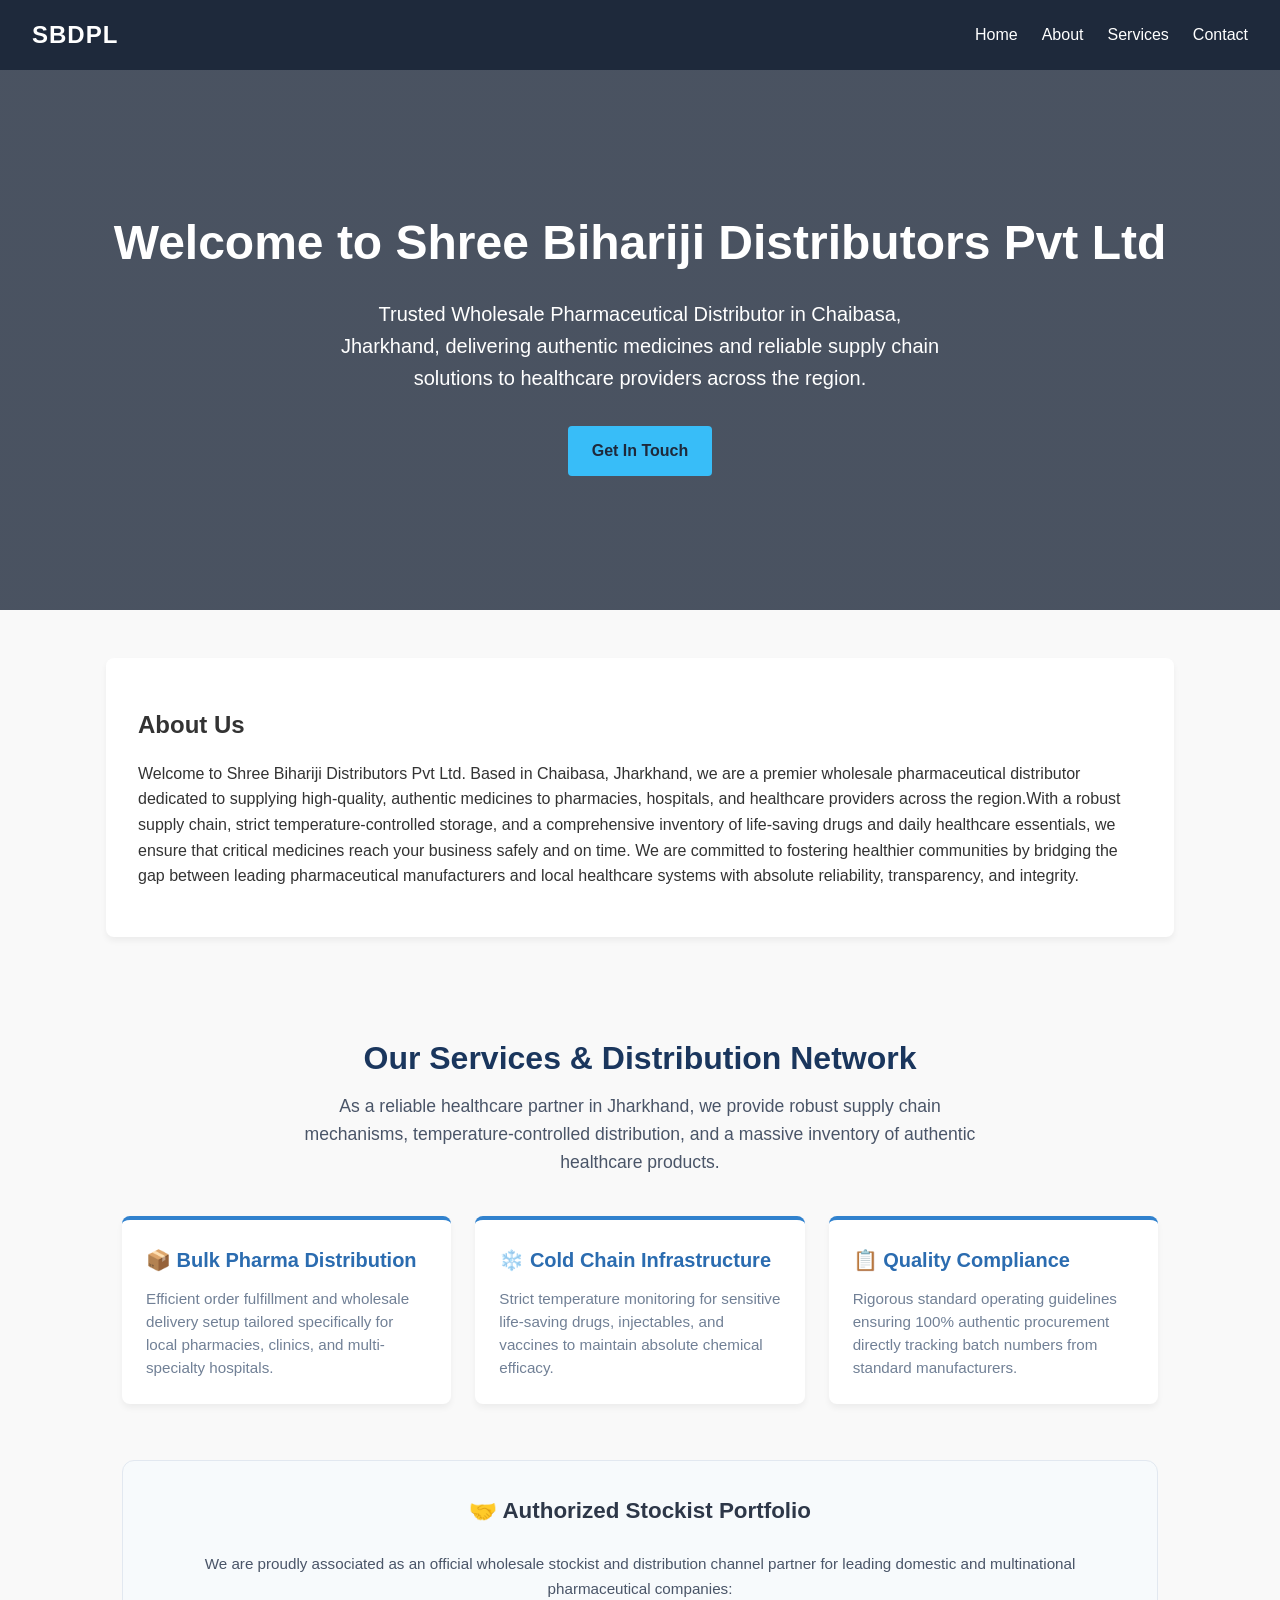
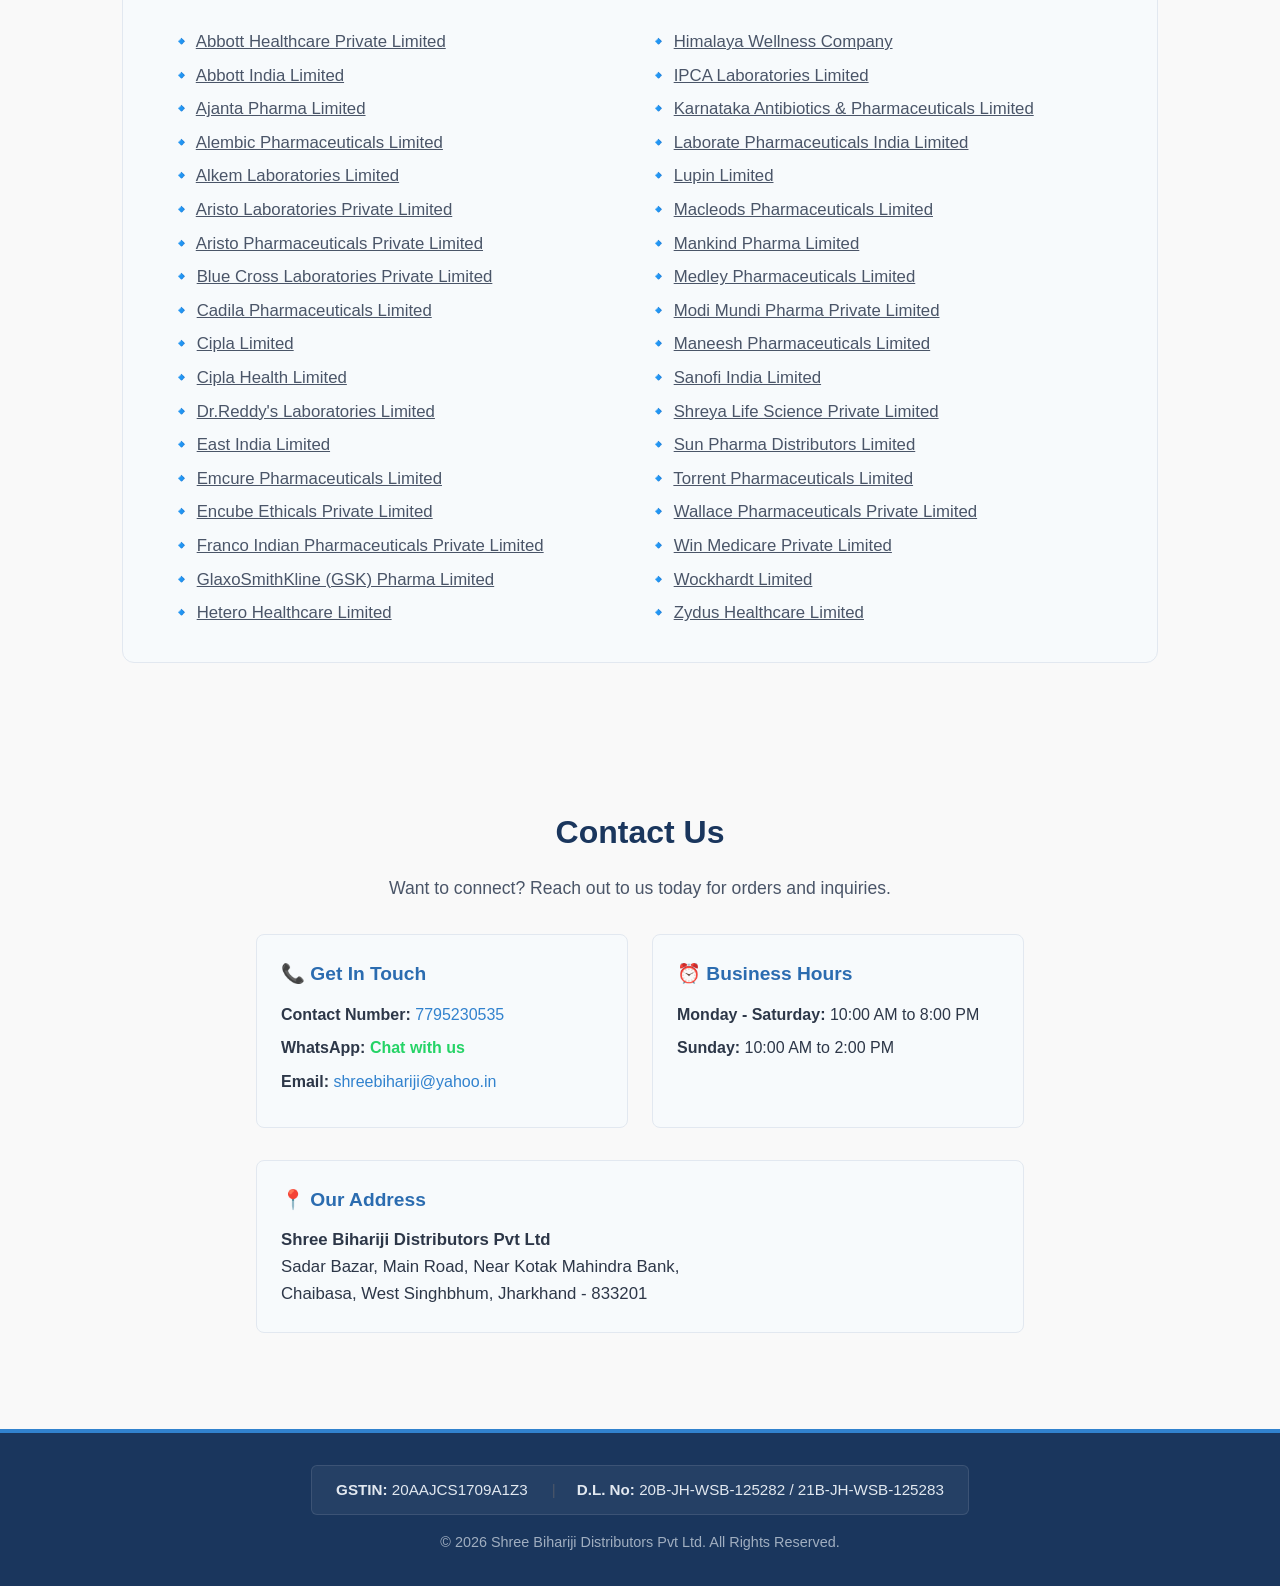
==== index.html @ 61a3fa4f "Update index.html" ====
<!DOCTYPE html>
<html lang="en">
<head>
    <meta charset="UTF-8">
    <meta name="viewport" content="width=device-width, initial-scale=1.0">
    <title>SBDPL | Welcome</title>
    <style>
        * {
            box-sizing: border-box;
            margin: 0;
            padding: 0;
            font-family: 'Segoe UI', Tahoma, Geneva, Verdana, sans-serif;
        }
        body {
            color: #333;
            line-height: 1.6;
            background-color: #f9f9f9;
        }
        header {
            background-color: #1e293b;
            color: #ffffff;
            padding: 1rem 2rem;
            display: flex;
            justify-content: space-between;
            align-items: center;
            position: sticky;
            top: 0;
            z-index: 1000;
        }
        .logo {
            font-size: 1.5rem;
            font-weight: bold;
            letter-spacing: 1px;
        }
        nav ul {
            display: flex;
            list-style: none;
        }
        nav ul li {
            margin-left: 1.5rem;
        }
        nav ul li a {
            color: #fff;
            text-decoration: none;
            font-weight: 500;
            transition: color 0.3s;
        }
        nav ul li a:hover {
            color: #38bdf8;
        }
        .hero {
            background: linear-gradient(rgba(30, 41, 59, 0.8), rgba(30, 41, 59, 0.8)), url('https://images.unsplash.com/photo-1486406146926-c627a92ad1ab?auto=format&fit=crop&w=1200&q=80') no-repeat center center/cover;
            color: #fff;
            height: 60vh;
            display: flex;
            flex-direction: column;
            justify-content: center;
            align-items: center;
            text-align: center;
            padding: 0 1rem;
        }
        .hero h1 {
            font-size: 3rem;
            margin-bottom: 1rem;
        }
        .hero p {
            font-size: 1.25rem;
            max-width: 600px;
            margin-bottom: 2rem;
        }
        .btn {
            display: inline-block;
            background-color: #38bdf8;
            color: #1e293b;
            padding: 0.75rem 1.5rem;
            text-decoration: none;
            border-radius: 4px;
            font-weight: bold;
            transition: background-color 0.3s;
        }
        .btn:hover {
            background-color: #0ea5e9;
        }
        .container {
            max-width: 1100px;
            margin: 3rem auto;
            padding: 0 1rem;
        }
        .services {
            display: grid;
            grid-template-columns: repeat(auto-fit, minmax(300px, 1fr));
            gap: 2rem;
            margin-top: 2rem;
        }
        .card {
            background: #fff;
            padding: 2rem;
            border-radius: 8px;
            box-shadow: 0 4px 6px rgba(0,0,0,0.05);
            text-align: center;
        }
        .card h3 {
            margin-bottom: 1rem;
            color: #1e293b;
        }
        .about-section {
            background-color: #fff;
            padding: 3rem 2rem;
            border-radius: 8px;
            box-shadow: 0 4px 6px rgba(0,0,0,0.05);
            margin-bottom: 3rem;
        }
        .contact-section {
            background-color: #1e293b;
            color: #fff;
            padding: 3rem 2rem;
            border-radius: 8px;
            text-align: center;
        }
        .contact-section h2 {
            margin-bottom: 1rem;
        }
        footer {
            background-color: #0f172a;
            color: #94a3b8;
            text-align: center;
            padding: 1.5rem;
            margin-top: 3rem;
            font-size: 0.9rem;
        }
        @media (max-width: 768px) {
            header {
                flex-direction: column;
            }
            nav ul {
                margin-top: 1rem;
            }
            .hero h1 {
                font-size: 2rem;
            }
        }
    </style>
</head>
<body>

    <header>
        <div class="logo">SBDPL</div>
        <nav>
            <ul>
                <li><a href="#home">Home</a></li>
                <li><a href="#about">About</a></li>
                <li><a href="#services">Services</a></li>
                <li><a href="#contact">Contact</a></li>
            </ul>
        </nav>
    </header>

    <section id="home" class="hero">
        <h1>Welcome to Shree Bihariji Distributors Pvt Ltd</h1>
        <p>Trusted Wholesale Pharmaceutical Distributor in Chaibasa, Jharkhand, delivering authentic medicines and reliable supply chain solutions to healthcare providers across the region.</p>
        <a href="#contact" class="btn">Get In Touch</a>
    </section>

    <div class="container">
        <section id="about" class="about-section">
            <h2>About Us</h2>
            <p style="margin-top: 1rem;">Welcome to Shree Bihariji Distributors Pvt Ltd. Based in Chaibasa, Jharkhand, we are a premier wholesale pharmaceutical distributor dedicated to supplying high-quality, authentic medicines to pharmacies, hospitals, and healthcare providers across the region.With a robust supply chain, strict temperature-controlled storage, and a comprehensive inventory of life-saving drugs and daily healthcare essentials, we ensure that critical medicines reach your business safely and on time. We are committed to fostering healthier communities by bridging the gap between leading pharmaceutical manufacturers and local healthcare systems with absolute reliability, transparency, and integrity.</p>
        </section>

       <section id="services" style="padding: 3rem 1rem; width: 100%; max-width: 1300px; margin: 0 auto;">
    <h2 style="text-align: center; margin-bottom: 0.5rem; color: #1a365d; font-size: 2rem;">Our Services & Distribution Network</h2>
    <p style="text-align: center; margin-bottom: 2.5rem; color: #4a5568; font-size: 1.1rem; max-width: 700px; margin-left: auto; margin-right: auto;">
        As a reliable healthcare partner in Jharkhand, we provide robust supply chain mechanisms, temperature-controlled distribution, and a massive inventory of authentic healthcare products.
    </p>

    <!-- Distribution Capabilities Grid -->
    <div style="display: grid; grid-template-columns: repeat(auto-fit, minmax(280px, 1fr)); gap: 1.5rem; margin-bottom: 3.5rem;">
        <div style="background: #fff; padding: 1.5rem; border-radius: 8px; box-shadow: 0 4px 6px rgba(0,0,0,0.05); border-top: 4px solid #3182ce;">
            <h3 style="color: #2b6cb0; margin-bottom: 0.75rem; font-size: 1.25rem;">📦 Bulk Pharma Distribution</h3>
            <p style="color: #718096; font-size: 0.95rem; line-height: 1.5;">Efficient order fulfillment and wholesale delivery setup tailored specifically for local pharmacies, clinics, and multi-specialty hospitals.</p>
        </div>
        <div style="background: #fff; padding: 1.5rem; border-radius: 8px; box-shadow: 0 4px 6px rgba(0,0,0,0.05); border-top: 4px solid #3182ce;">
            <h3 style="color: #2b6cb0; margin-bottom: 0.75rem; font-size: 1.25rem;">❄️ Cold Chain Infrastructure</h3>
            <p style="color: #718096; font-size: 0.95rem; line-height: 1.5;">Strict temperature monitoring for sensitive life-saving drugs, injectables, and vaccines to maintain absolute chemical efficacy.</p>
        </div>
        <div style="background: #fff; padding: 1.5rem; border-radius: 8px; box-shadow: 0 4px 6px rgba(0,0,0,0.05); border-top: 4px solid #3182ce;">
            <h3 style="color: #2b6cb0; margin-bottom: 0.75rem; font-size: 1.25rem;">📋 Quality Compliance</h3>
            <p style="color: #718096; font-size: 0.95rem; line-height: 1.5;">Rigorous standard operating guidelines ensuring 100% authentic procurement directly tracking batch numbers from standard manufacturers.</p>
        </div>
    </div>

    <!-- Authorized Stockist Portfolio Section -->
    <div style="background: #f7fafc; padding: 2rem; border-radius: 12px; border: 1px solid #e2e8f0;">
        <h3 style="text-align: center; margin-bottom: 1.5rem; color: #2d3748; font-size: 1.4rem;">🤝 Authorized Stockist Portfolio</h3>
        <p style="text-align: center; margin-bottom: 1.5rem; color: #4a5568; font-size: 0.95rem;">We are proudly associated as an official wholesale stockist and distribution channel partner for leading domestic and multinational pharmaceutical companies:</p>
        
        <!-- List of Companies (Organized in columns) -->
        <div style="display: grid; grid-template-columns: repeat(auto-fit, minmax(280px, 1fr)); gap: 1rem; padding: 0 1rem;">
            <ul style="list-style-type: none; padding: 0; margin: 0; color: #4a5568; font-weight: 500; font-size: 1.05rem; line-height: 2;">
                <li>🔹 <a href="abbott-healthcare.html" style="color: inherit; text-decoration: underline; font-weight: 500;">Abbott Healthcare Private Limited</a></li>
                <li>🔹 <a href="abbott-india.html" style="color: inherit; text-decoration: underline; font-weight: 500;">Abbott India Limited</a></li>
                <li>🔹 <a href="ajanta-pharma.html" style="color: inherit; text-decoration: underline; font-weight: 500;">Ajanta Pharma Limited</a></li>
                <li>🔹 <a href="alembic-pharmaceutical.html" style="color: inherit; text-decoration: underline; font-weight: 500;">Alembic Pharmaceuticals Limited</a></li>
                <li>🔹 <a href="alkem-laboratories.html" style="color: inherit; text-decoration: underline; font-weight: 500;">Alkem Laboratories Limited</a></li>
                <li>🔹 <a href="aristo-laboratories.html" style="color: inherit; text-decoration: underline; font-weight: 500;">Aristo Laboratories Private Limited</a></li>
                <li>🔹 <a href="aristo-pharmaceuticals.html" style="color: inherit; text-decoration: underline; font-weight: 500;">Aristo Pharmaceuticals Private Limited</a></li>
                <li>🔹 <a href="blue-cross.html" style="color: inherit; text-decoration: underline; font-weight: 500;">Blue Cross Laboratories Private Limited</a></li>
                <li>🔹 <a href="cadila-pharmaceuticals.html" style="color: inherit; text-decoration: underline; font-weight: 500;">Cadila Pharmaceuticals Limited</a></li>
                <li>🔹 <a href="cipla-limited.html" style="color: inherit; text-decoration: underline; font-weight: 500;">Cipla Limited</a></li>
                <li>🔹 <a href="cipla-health.html" style="color: inherit; text-decoration: underline; font-weight: 500;">Cipla Health Limited</a></li>
                <li>🔹 <a href="dr-reddy.html" style="color: inherit; text-decoration: underline; font-weight: 500;">Dr.Reddy's Laboratories Limited</a></li>
                <li>🔹 <a href="east-india.html" style="color: inherit; text-decoration: underline; font-weight: 500;">East India Limited</a></li>
                <li>🔹 <a href="aristo-laboratories.html" style="color: inherit; text-decoration: underline; font-weight: 500;">Emcure Pharmaceuticals Limited</a></li>
                <li>🔹 <a href="aristo-laboratories.html" style="color: inherit; text-decoration: underline; font-weight: 500;">Encube Ethicals Private Limited</a></li>
                <li>🔹 <a href="aristo-laboratories.html" style="color: inherit; text-decoration: underline; font-weight: 500;">Franco Indian Pharmaceuticals Private Limited</a></li>
                <li>🔹 <a href="aristo-laboratories.html" style="color: inherit; text-decoration: underline; font-weight: 500;">GlaxoSmithKline (GSK) Pharma Limited</a></li>
                <li>🔹 <a href="aristo-laboratories.html" style="color: inherit; text-decoration: underline; font-weight: 500;">Hetero Healthcare Limited</a></li>
            </ul>
            <ul style="list-style-type: none; padding: 0; margin: 0; color: #4a5568; font-weight: 500; font-size: 1.05rem; line-height: 2;">
                <li>🔹 <a href="aristo-laboratories.html" style="color: inherit; text-decoration: underline; font-weight: 500;">Himalaya Wellness Company</a></li>
                <li>🔹 <a href="aristo-laboratories.html" style="color: inherit; text-decoration: underline; font-weight: 500;">IPCA Laboratories Limited</a></li>
                <li>🔹 <a href="aristo-laboratories.html" style="color: inherit; text-decoration: underline; font-weight: 500;">Karnataka Antibiotics & Pharmaceuticals Limited</a></li>
                <li>🔹 <a href="aristo-laboratories.html" style="color: inherit; text-decoration: underline; font-weight: 500;">Laborate Pharmaceuticals India Limited</a></li>
                <li>🔹 <a href="aristo-laboratories.html" style="color: inherit; text-decoration: underline; font-weight: 500;">Lupin Limited</a></li>
                <li>🔹 <a href="aristo-laboratories.html" style="color: inherit; text-decoration: underline; font-weight: 500;">Macleods Pharmaceuticals Limited</a></li>
                <li>🔹 <a href="aristo-laboratories.html" style="color: inherit; text-decoration: underline; font-weight: 500;">Mankind Pharma Limited</a></li>
                <li>🔹 <a href="aristo-laboratories.html" style="color: inherit; text-decoration: underline; font-weight: 500;">Medley Pharmaceuticals Limited</a></li>
                <li>🔹 <a href="aristo-laboratories.html" style="color: inherit; text-decoration: underline; font-weight: 500;">Modi Mundi Pharma Private Limited</a></li>
                <li>🔹 <a href="aristo-laboratories.html" style="color: inherit; text-decoration: underline; font-weight: 500;">Maneesh Pharmaceuticals Limited</a></li>
                <li>🔹 <a href="aristo-laboratories.html" style="color: inherit; text-decoration: underline; font-weight: 500;">Sanofi India Limited</a></li>
                <li>🔹 <a href="aristo-laboratories.html" style="color: inherit; text-decoration: underline; font-weight: 500;">Shreya Life Science Private Limited</a></li>
                <li>🔹 <a href="aristo-laboratories.html" style="color: inherit; text-decoration: underline; font-weight: 500;">Sun Pharma Distributors Limited</a></li>
                <li>🔹 <a href="aristo-laboratories.html" style="color: inherit; text-decoration: underline; font-weight: 500;">Torrent Pharmaceuticals Limited</a></li>
                <li>🔹 <a href="aristo-laboratories.html" style="color: inherit; text-decoration: underline; font-weight: 500;">Wallace Pharmaceuticals Private Limited</a></li>
                <li>🔹 <a href="aristo-laboratories.html" style="color: inherit; text-decoration: underline; font-weight: 500;">Win Medicare Private Limited</a></li>
                <li>🔹 <a href="aristo-laboratories.html" style="color: inherit; text-decoration: underline; font-weight: 500;">Wockhardt Limited</a></li>
                <li>🔹 <a href="aristo-laboratories.html" style="color: inherit; text-decoration: underline; font-weight: 500;">Zydus Healthcare Limited</a></li>
            </ul>
            
        </div>
    </div>
</section>

    </div>

    <section id="contact" style="padding: 3rem 1rem; max-width: 800px; margin: 0 auto; text-align: center;">
    <h2 style="color: #1a365d; font-size: 2rem; margin-bottom: 1rem;">Contact Us</h2>
    <p style="color: #4a5568; margin-bottom: 2rem; font-size: 1.1rem;">Want to connect? Reach out to us today for orders and inquiries.</p>

    <!-- Grid Layout for Contact Details -->
    <div style="display: grid; grid-template-columns: repeat(auto-fit, minmax(250px, 1fr)); gap: 1.5rem; text-align: left; margin-bottom: 2rem;">
        
        <!-- Communication Info -->
        <div style="background: #f7fafc; padding: 1.5rem; border-radius: 8px; border: 1px solid #e2e8f0;">
            <h3 style="color: #2b6cb0; margin-top: 0; margin-bottom: 0.75rem; font-size: 1.2rem;">📞 Get In Touch</h3>
            <p style="margin: 0.5rem 0; color: #2d3748;"><strong>Contact Number:</strong> <a href="tel:7795230535" style="color: #3182ce; text-decoration: none;">7795230535</a></p>
            <p style="margin: 0.5rem 0; color: #2d3748;"><strong>WhatsApp:</strong> <a href="https://wa.me/917795230535?text=Hi,%20I%20want%20to%20make%20an%20enquiry." target="_blank" style="color: #25D366; text-decoration: none; font-weight: bold;">Chat with us</a></p>
            <p style="margin: 0.5rem 0; color: #2d3748;"><strong>Email:</strong> <a href="mailto:shreebihariji@yahoo.in" style="color: #3182ce; text-decoration: none;">shreebihariji@yahoo.in</a></p>
        </div>

        <!-- Business Hours (NEW) -->
        <div style="background: #f7fafc; padding: 1.5rem; border-radius: 8px; border: 1px solid #e2e8f0;">
            <h3 style="color: #2b6cb0; margin-top: 0; margin-bottom: 0.75rem; font-size: 1.2rem;">⏰ Business Hours</h3>
            <p style="margin: 0.5rem 0; color: #2d3748;"><strong>Monday - Saturday:</strong> 10:00 AM to 8:00 PM</p>
            <p style="margin: 0.5rem 0; color: #2d3748;"><strong>Sunday:</strong> 10:00 AM to 2:00 PM</p>
        </div>
    </div>

    <!-- Warehouse Address Block (NEW) -->
    <div style="background: #f7fafc; padding: 1.5rem; border-radius: 8px; border: 1px solid #e2e8f0; text-align: left; max-width: 100%;">
        <h3 style="color: #2b6cb0; margin-top: 0; margin-bottom: 0.75rem; font-size: 1.2rem;">📍 Our Address</h3>
        <p style="margin: 0; color: #2d3748; line-height: 1.6; font-size: 1.05rem;">
            <strong>Shree Bihariji Distributors Pvt Ltd</strong><br>
            Sadar Bazar, Main Road, Near Kotak Mahindra Bank,<br>
            Chaibasa, West Singhbhum, Jharkhand - 833201<br>
        </p>
    </div>
</section>


    <footer style="background-color: #1a365d; color: #ffffff; padding: 2rem 1rem; text-align: center; border-top: 4px solid #3182ce;">
    <div style="max-width: 1100px; margin: 0 auto; display: flex; flex-direction: column; gap: 1rem; align-items: center; justify-content: center;">
        
        <!-- Corporate Identification & Licences Group -->
        <div style="display: flex; flex-wrap: wrap; gap: 1.5rem; justify-content: center; font-size: 0.95rem; color: #e2e8f0; background-color: rgba(255,255,255,0.05); padding: 0.75rem 1.5rem; border-radius: 6px; border: 1px solid rgba(255,255,255,0.1);">
            <span><strong>GSTIN:</strong> 20AAJCS1709A1Z3 <!-- Replace with your actual GST number --></span>
            <span style="color: #4a5568; max-width: 1px;">|</span>
            <span><strong>D.L. No:</strong> 20B-JH-WSB-125282 / 21B-JH-WSB-125283 <!-- Replace with your actual Food Licence number --></span>
        </div>

        <!-- Copyright Line -->
        <p style="margin: 0; font-size: 0.9rem; color: #a0aec0;">
            &copy; 2026 Shree Bihariji Distributors Pvt Ltd. All Rights Reserved.
        </p>
    </div>
</footer>


</body>
</html>
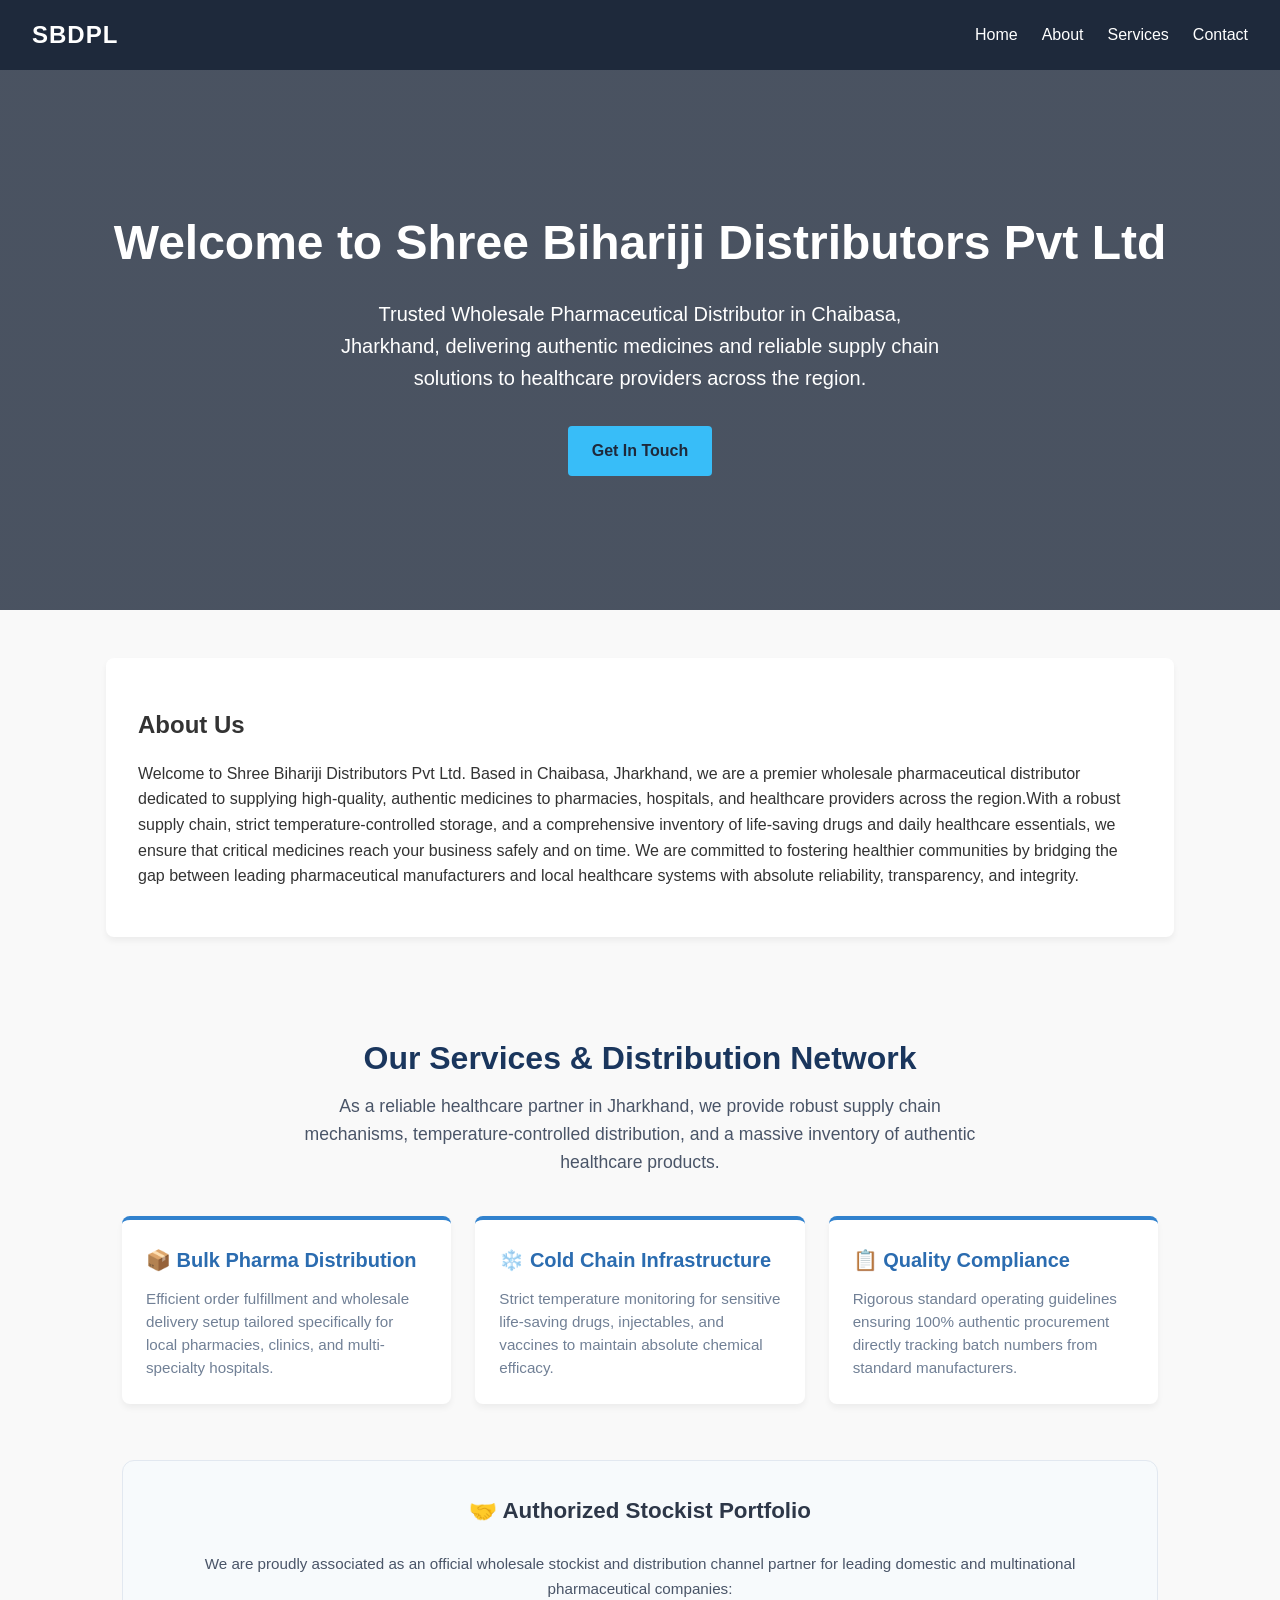
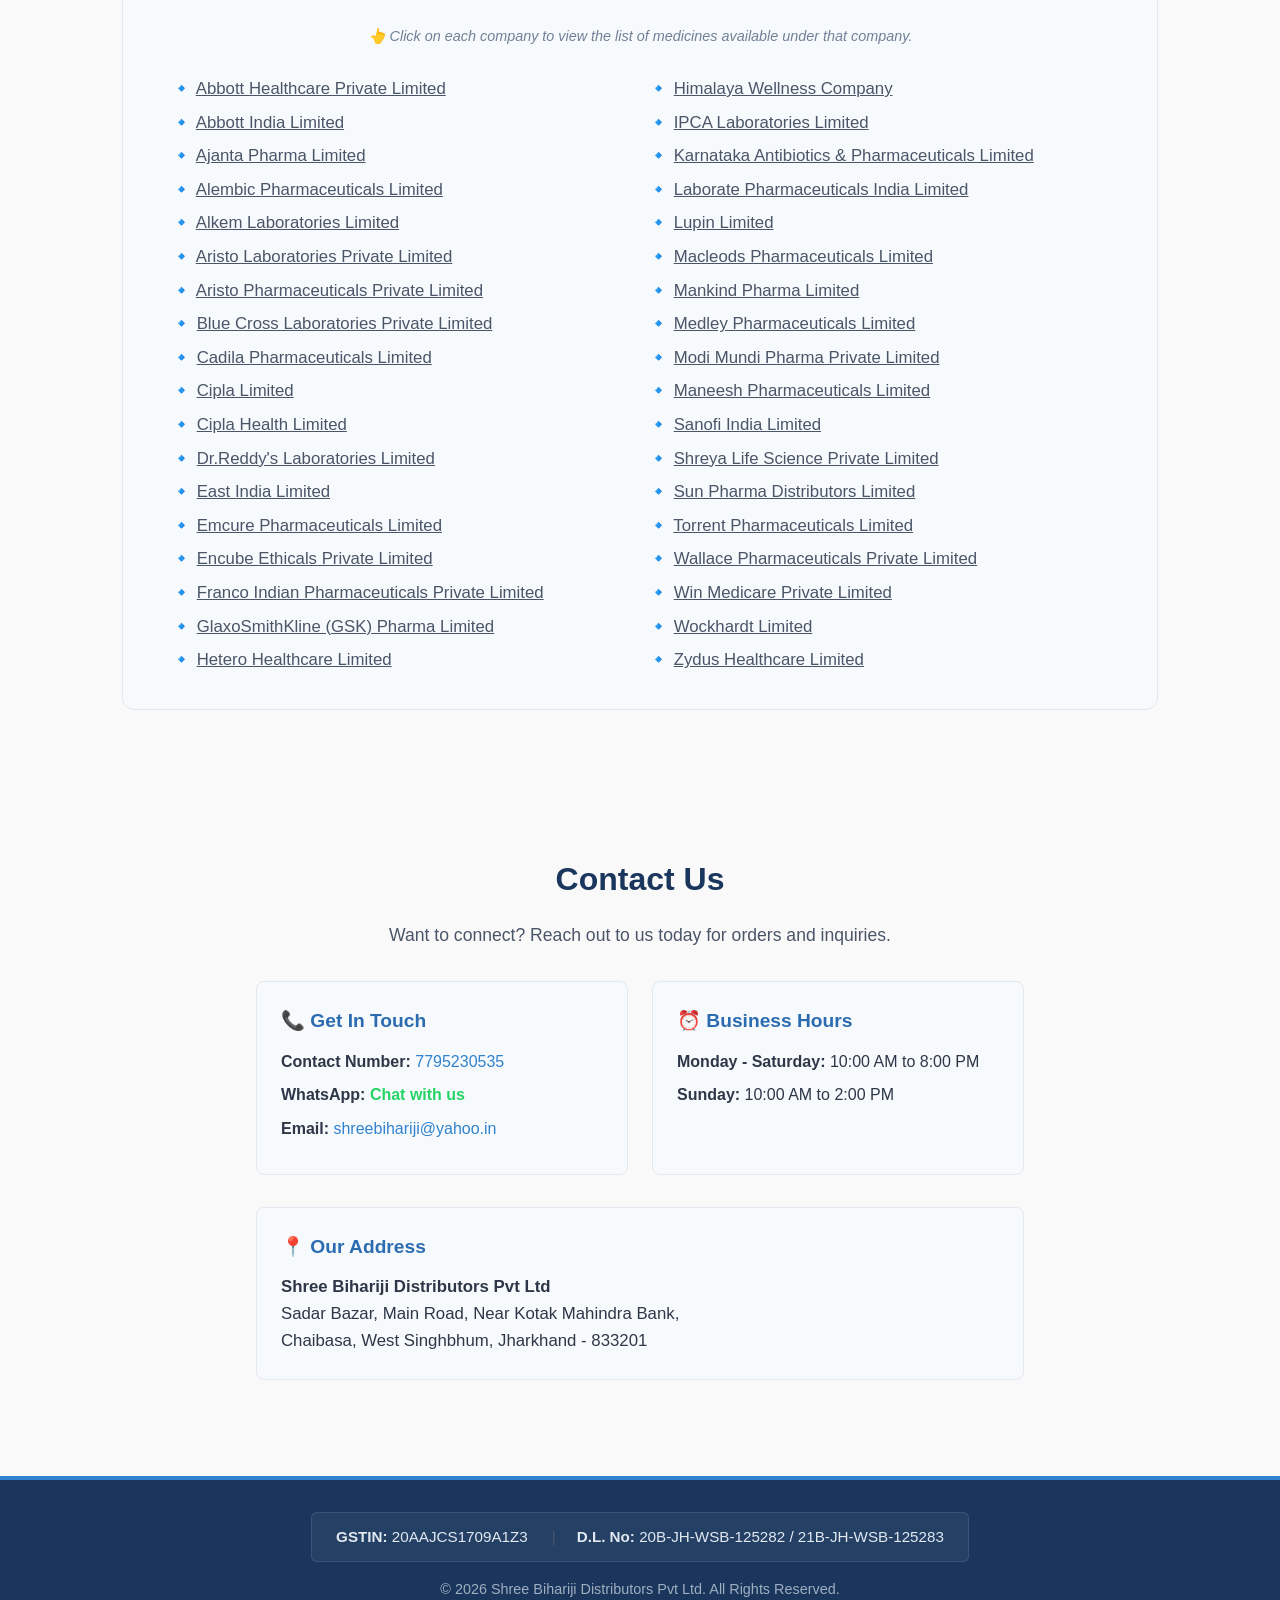
==== commit d0cf10dc: "Update index.html" ====
--- a/index.html
+++ b/index.html
@@ -193,7 +193,7 @@
     <div style="background: #f7fafc; padding: 2rem; border-radius: 12px; border: 1px solid #e2e8f0;">
         <h3 style="text-align: center; margin-bottom: 1.5rem; color: #2d3748; font-size: 1.4rem;">🤝 Authorized Stockist Portfolio</h3>
         <p style="text-align: center; margin-bottom: 1.5rem; color: #4a5568; font-size: 0.95rem;">We are proudly associated as an official wholesale stockist and distribution channel partner for leading domestic and multinational pharmaceutical companies:</p>
-        
+        <p style="text-align: center; margin-bottom: 1.5rem; color: #718096; font-size: 0.9rem; font-style: italic;">👆 Click on each company to view the list of medicines available under that company.</p>
         <!-- List of Companies (Organized in columns) -->
         <div style="display: grid; grid-template-columns: repeat(auto-fit, minmax(280px, 1fr)); gap: 1rem; padding: 0 1rem;">
             <ul style="list-style-type: none; padding: 0; margin: 0; color: #4a5568; font-weight: 500; font-size: 1.05rem; line-height: 2;">
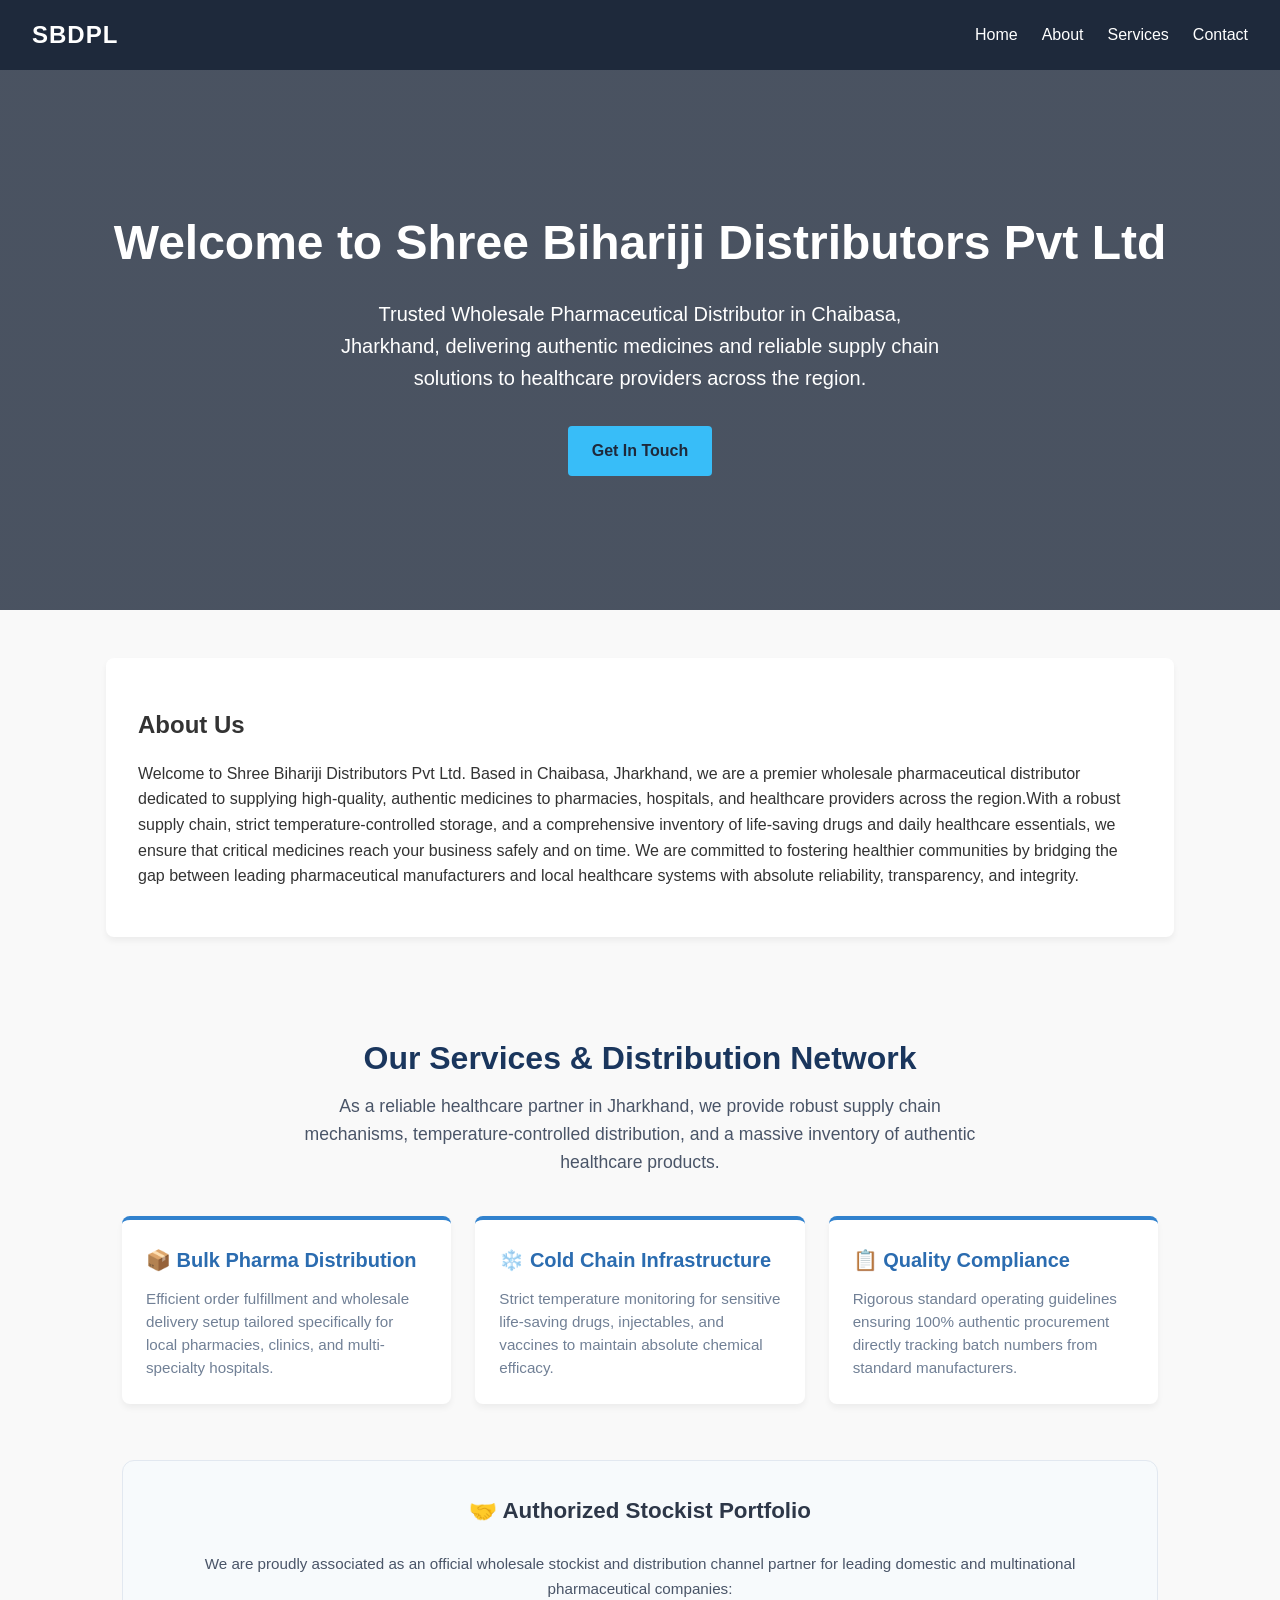
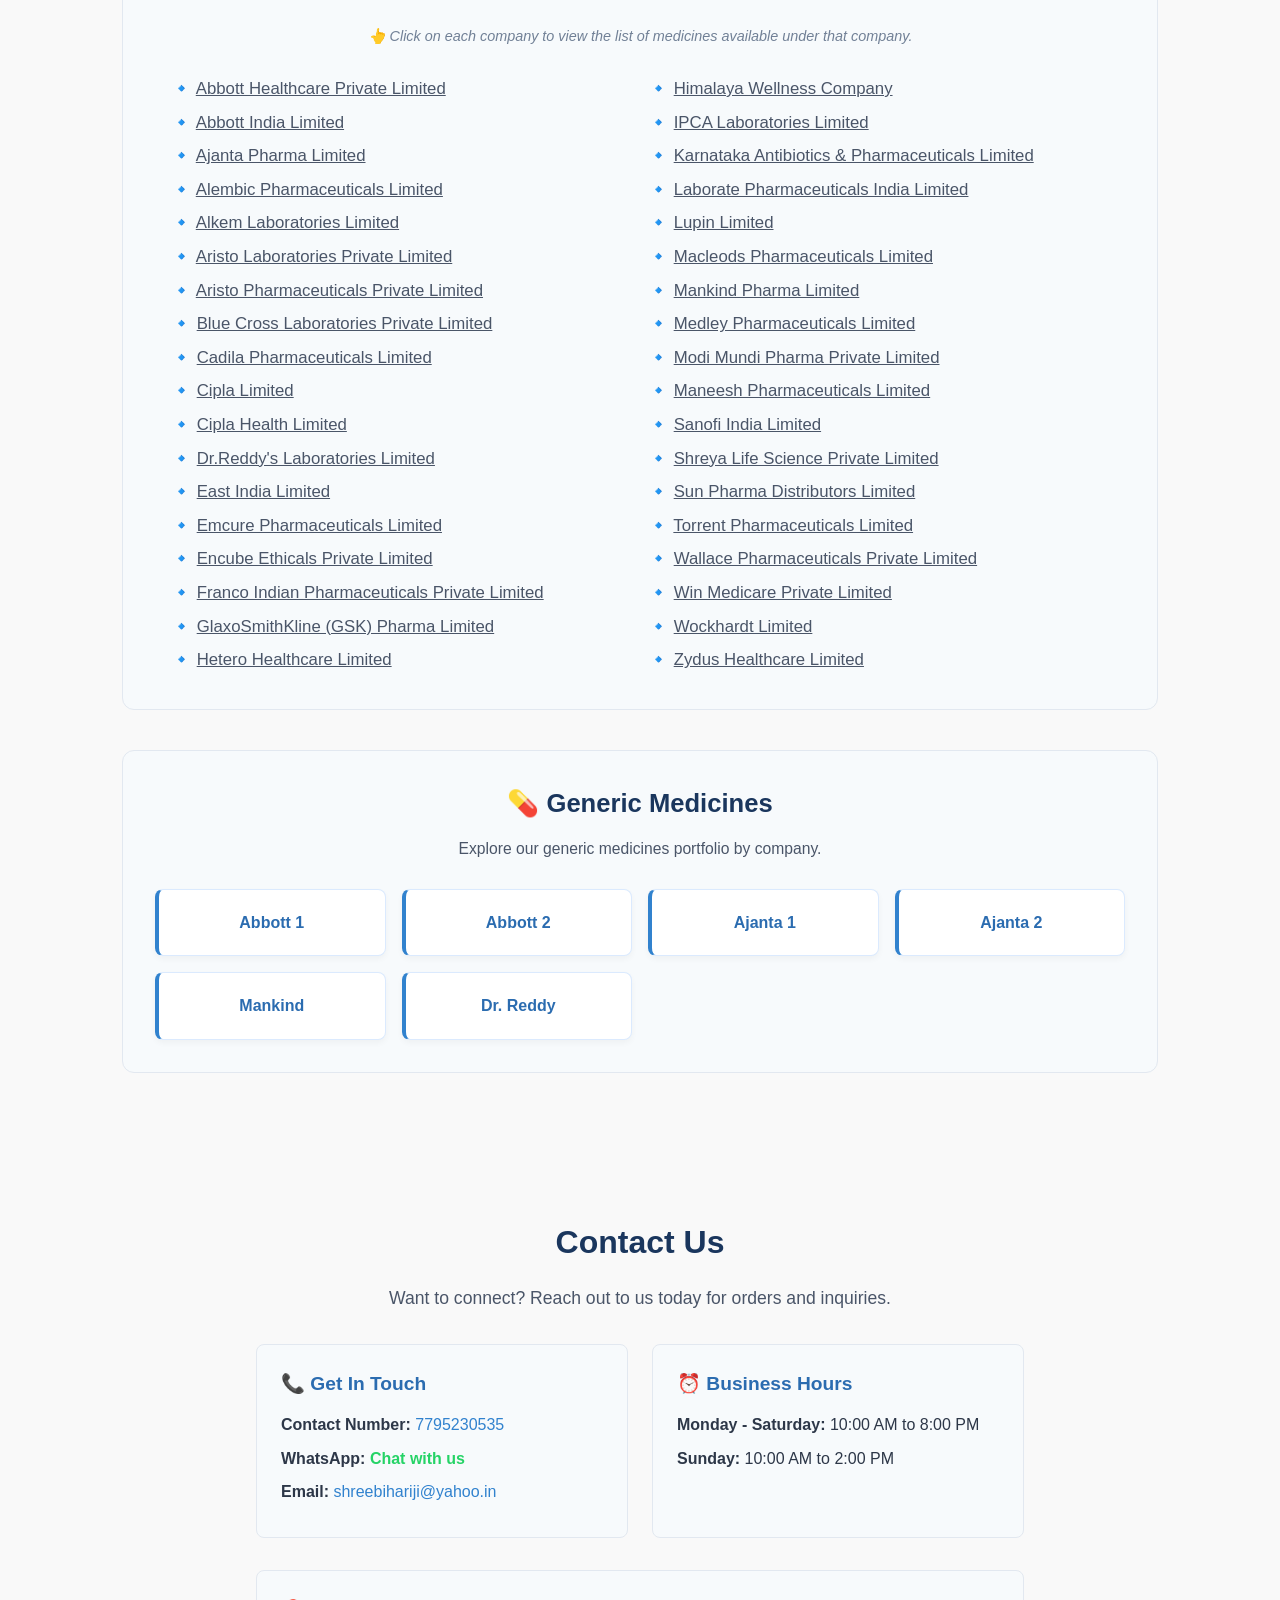
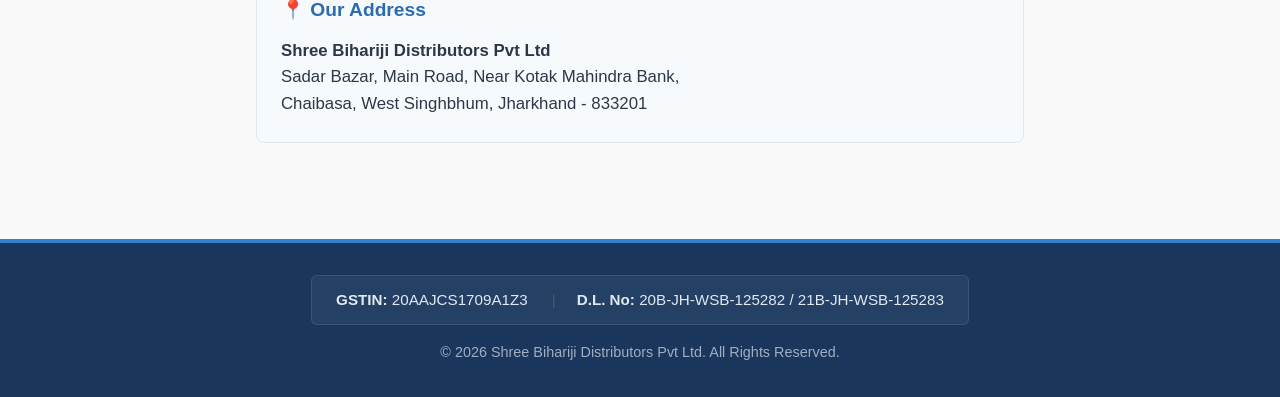
==== commit b35d2b52: "Update index.html" ====
--- a/index.html
+++ b/index.html
@@ -210,35 +210,53 @@
                 <li>🔹 <a href="cipla-health.html" style="color: inherit; text-decoration: underline; font-weight: 500;">Cipla Health Limited</a></li>
                 <li>🔹 <a href="dr-reddy.html" style="color: inherit; text-decoration: underline; font-weight: 500;">Dr.Reddy's Laboratories Limited</a></li>
                 <li>🔹 <a href="east-india.html" style="color: inherit; text-decoration: underline; font-weight: 500;">East India Limited</a></li>
-                <li>🔹 <a href="aristo-laboratories.html" style="color: inherit; text-decoration: underline; font-weight: 500;">Emcure Pharmaceuticals Limited</a></li>
-                <li>🔹 <a href="aristo-laboratories.html" style="color: inherit; text-decoration: underline; font-weight: 500;">Encube Ethicals Private Limited</a></li>
-                <li>🔹 <a href="aristo-laboratories.html" style="color: inherit; text-decoration: underline; font-weight: 500;">Franco Indian Pharmaceuticals Private Limited</a></li>
-                <li>🔹 <a href="aristo-laboratories.html" style="color: inherit; text-decoration: underline; font-weight: 500;">GlaxoSmithKline (GSK) Pharma Limited</a></li>
-                <li>🔹 <a href="aristo-laboratories.html" style="color: inherit; text-decoration: underline; font-weight: 500;">Hetero Healthcare Limited</a></li>
+                <li>🔹 <a href="emcure-pharmaceuticals.html" style="color: inherit; text-decoration: underline; font-weight: 500;">Emcure Pharmaceuticals Limited</a></li>
+                <li>🔹 <a href="encube-ethicals.html" style="color: inherit; text-decoration: underline; font-weight: 500;">Encube Ethicals Private Limited</a></li>
+                <li>🔹 <a href="franco-indian.html" style="color: inherit; text-decoration: underline; font-weight: 500;">Franco Indian Pharmaceuticals Private Limited</a></li>
+                <li>🔹 <a href="glaxo-pharma.html" style="color: inherit; text-decoration: underline; font-weight: 500;">GlaxoSmithKline (GSK) Pharma Limited</a></li>
+                <li>🔹 <a href="hetero-healthcare.html" style="color: inherit; text-decoration: underline; font-weight: 500;">Hetero Healthcare Limited</a></li>
             </ul>
             <ul style="list-style-type: none; padding: 0; margin: 0; color: #4a5568; font-weight: 500; font-size: 1.05rem; line-height: 2;">
-                <li>🔹 <a href="aristo-laboratories.html" style="color: inherit; text-decoration: underline; font-weight: 500;">Himalaya Wellness Company</a></li>
-                <li>🔹 <a href="aristo-laboratories.html" style="color: inherit; text-decoration: underline; font-weight: 500;">IPCA Laboratories Limited</a></li>
-                <li>🔹 <a href="aristo-laboratories.html" style="color: inherit; text-decoration: underline; font-weight: 500;">Karnataka Antibiotics & Pharmaceuticals Limited</a></li>
-                <li>🔹 <a href="aristo-laboratories.html" style="color: inherit; text-decoration: underline; font-weight: 500;">Laborate Pharmaceuticals India Limited</a></li>
-                <li>🔹 <a href="aristo-laboratories.html" style="color: inherit; text-decoration: underline; font-weight: 500;">Lupin Limited</a></li>
-                <li>🔹 <a href="aristo-laboratories.html" style="color: inherit; text-decoration: underline; font-weight: 500;">Macleods Pharmaceuticals Limited</a></li>
-                <li>🔹 <a href="aristo-laboratories.html" style="color: inherit; text-decoration: underline; font-weight: 500;">Mankind Pharma Limited</a></li>
-                <li>🔹 <a href="aristo-laboratories.html" style="color: inherit; text-decoration: underline; font-weight: 500;">Medley Pharmaceuticals Limited</a></li>
-                <li>🔹 <a href="aristo-laboratories.html" style="color: inherit; text-decoration: underline; font-weight: 500;">Modi Mundi Pharma Private Limited</a></li>
-                <li>🔹 <a href="aristo-laboratories.html" style="color: inherit; text-decoration: underline; font-weight: 500;">Maneesh Pharmaceuticals Limited</a></li>
-                <li>🔹 <a href="aristo-laboratories.html" style="color: inherit; text-decoration: underline; font-weight: 500;">Sanofi India Limited</a></li>
-                <li>🔹 <a href="aristo-laboratories.html" style="color: inherit; text-decoration: underline; font-weight: 500;">Shreya Life Science Private Limited</a></li>
-                <li>🔹 <a href="aristo-laboratories.html" style="color: inherit; text-decoration: underline; font-weight: 500;">Sun Pharma Distributors Limited</a></li>
-                <li>🔹 <a href="aristo-laboratories.html" style="color: inherit; text-decoration: underline; font-weight: 500;">Torrent Pharmaceuticals Limited</a></li>
-                <li>🔹 <a href="aristo-laboratories.html" style="color: inherit; text-decoration: underline; font-weight: 500;">Wallace Pharmaceuticals Private Limited</a></li>
-                <li>🔹 <a href="aristo-laboratories.html" style="color: inherit; text-decoration: underline; font-weight: 500;">Win Medicare Private Limited</a></li>
-                <li>🔹 <a href="aristo-laboratories.html" style="color: inherit; text-decoration: underline; font-weight: 500;">Wockhardt Limited</a></li>
-                <li>🔹 <a href="aristo-laboratories.html" style="color: inherit; text-decoration: underline; font-weight: 500;">Zydus Healthcare Limited</a></li>
+                <li>🔹 <a href="himalaya-wellness.html" style="color: inherit; text-decoration: underline; font-weight: 500;">Himalaya Wellness Company</a></li>
+                <li>🔹 <a href="ipca-laboratories.html" style="color: inherit; text-decoration: underline; font-weight: 500;">IPCA Laboratories Limited</a></li>
+                <li>🔹 <a href="karnataka-antibiotics.html" style="color: inherit; text-decoration: underline; font-weight: 500;">Karnataka Antibiotics & Pharmaceuticals Limited</a></li>
+                <li>🔹 <a href="laborate.html" style="color: inherit; text-decoration: underline; font-weight: 500;">Laborate Pharmaceuticals India Limited</a></li>
+                <li>🔹 <a href="lupin-limited.html" style="color: inherit; text-decoration: underline; font-weight: 500;">Lupin Limited</a></li>
+                <li>🔹 <a href="macleods.html" style="color: inherit; text-decoration: underline; font-weight: 500;">Macleods Pharmaceuticals Limited</a></li>
+                <li>🔹 <a href="mankind-pharma.html" style="color: inherit; text-decoration: underline; font-weight: 500;">Mankind Pharma Limited</a></li>
+                <li>🔹 <a href="medley.html" style="color: inherit; text-decoration: underline; font-weight: 500;">Medley Pharmaceuticals Limited</a></li>
+                <li>🔹 <a href="modi-mundi.html" style="color: inherit; text-decoration: underline; font-weight: 500;">Modi Mundi Pharma Private Limited</a></li>
+                <li>🔹 <a href="maneesh-pharmaceuticals.html" style="color: inherit; text-decoration: underline; font-weight: 500;">Maneesh Pharmaceuticals Limited</a></li>
+                <li>🔹 <a href="sanofi-india.html" style="color: inherit; text-decoration: underline; font-weight: 500;">Sanofi India Limited</a></li>
+                <li>🔹 <a href="shreya-life.html" style="color: inherit; text-decoration: underline; font-weight: 500;">Shreya Life Science Private Limited</a></li>
+                <li>🔹 <a href="sun-pharma.html" style="color: inherit; text-decoration: underline; font-weight: 500;">Sun Pharma Distributors Limited</a></li>
+                <li>🔹 <a href="torrent.html" style="color: inherit; text-decoration: underline; font-weight: 500;">Torrent Pharmaceuticals Limited</a></li>
+                <li>🔹 <a href="wallace.html" style="color: inherit; text-decoration: underline; font-weight: 500;">Wallace Pharmaceuticals Private Limited</a></li>
+                <li>🔹 <a href="win-medicare.html" style="color: inherit; text-decoration: underline; font-weight: 500;">Win Medicare Private Limited</a></li>
+                <li>🔹 <a href="wockhardt.html" style="color: inherit; text-decoration: underline; font-weight: 500;">Wockhardt Limited</a></li>
+                <li>🔹 <a href="zydus-healthcare.html" style="color: inherit; text-decoration: underline; font-weight: 500;">Zydus Healthcare Limited</a></li>
             </ul>
             
         </div>
     </div>
+
+           <!-- Generic Medicines Section -->
+    <section id="generic-medicines" style="margin-top: 2.5rem; padding: 2rem; background: #f7fafc; border: 1px solid #e2e8f0; border-radius: 12px;">
+        <h3 style="text-align: center; margin-bottom: 0.75rem; color: #1a365d; font-size: 1.6rem;">💊 Generic Medicines</h3>
+        <p style="text-align: center; margin: 0 auto 1.75rem; max-width: 700px; color: #4a5568; font-size: 0.98rem;">
+            Explore our generic medicines portfolio by company.
+        </p>
+
+        <div style="display: grid; grid-template-columns: repeat(auto-fit, minmax(200px, 1fr)); gap: 1rem;">
+            <a href="generic-abbott-1.html" style="display: block; padding: 1.25rem; text-align: center; background: #fff; color: #2b6cb0; text-decoration: none; font-weight: 600; border: 1px solid #dbeafe; border-left: 4px solid #3182ce; border-radius: 8px; box-shadow: 0 3px 6px rgba(0,0,0,0.04);">Abbott 1</a>
+            <a href="generic-abbott-2.html" style="display: block; padding: 1.25rem; text-align: center; background: #fff; color: #2b6cb0; text-decoration: none; font-weight: 600; border: 1px solid #dbeafe; border-left: 4px solid #3182ce; border-radius: 8px; box-shadow: 0 3px 6px rgba(0,0,0,0.04);">Abbott 2</a>
+            <a href="generic-ajanta-1.html" style="display: block; padding: 1.25rem; text-align: center; background: #fff; color: #2b6cb0; text-decoration: none; font-weight: 600; border: 1px solid #dbeafe; border-left: 4px solid #3182ce; border-radius: 8px; box-shadow: 0 3px 6px rgba(0,0,0,0.04);">Ajanta 1</a>
+            <a href="generic-ajanta-2.html" style="display: block; padding: 1.25rem; text-align: center; background: #fff; color: #2b6cb0; text-decoration: none; font-weight: 600; border: 1px solid #dbeafe; border-left: 4px solid #3182ce; border-radius: 8px; box-shadow: 0 3px 6px rgba(0,0,0,0.04);">Ajanta 2</a>
+            <a href="generic-mankind.html" style="display: block; padding: 1.25rem; text-align: center; background: #fff; color: #2b6cb0; text-decoration: none; font-weight: 600; border: 1px solid #dbeafe; border-left: 4px solid #3182ce; border-radius: 8px; box-shadow: 0 3px 6px rgba(0,0,0,0.04);">Mankind</a>
+            <a href="generic-dr-reddy.html" style="display: block; padding: 1.25rem; text-align: center; background: #fff; color: #2b6cb0; text-decoration: none; font-weight: 600; border: 1px solid #dbeafe; border-left: 4px solid #3182ce; border-radius: 8px; box-shadow: 0 3px 6px rgba(0,0,0,0.04);">Dr. Reddy</a>
+        </div>
+    </section>
+
 </section>
 
     </div>
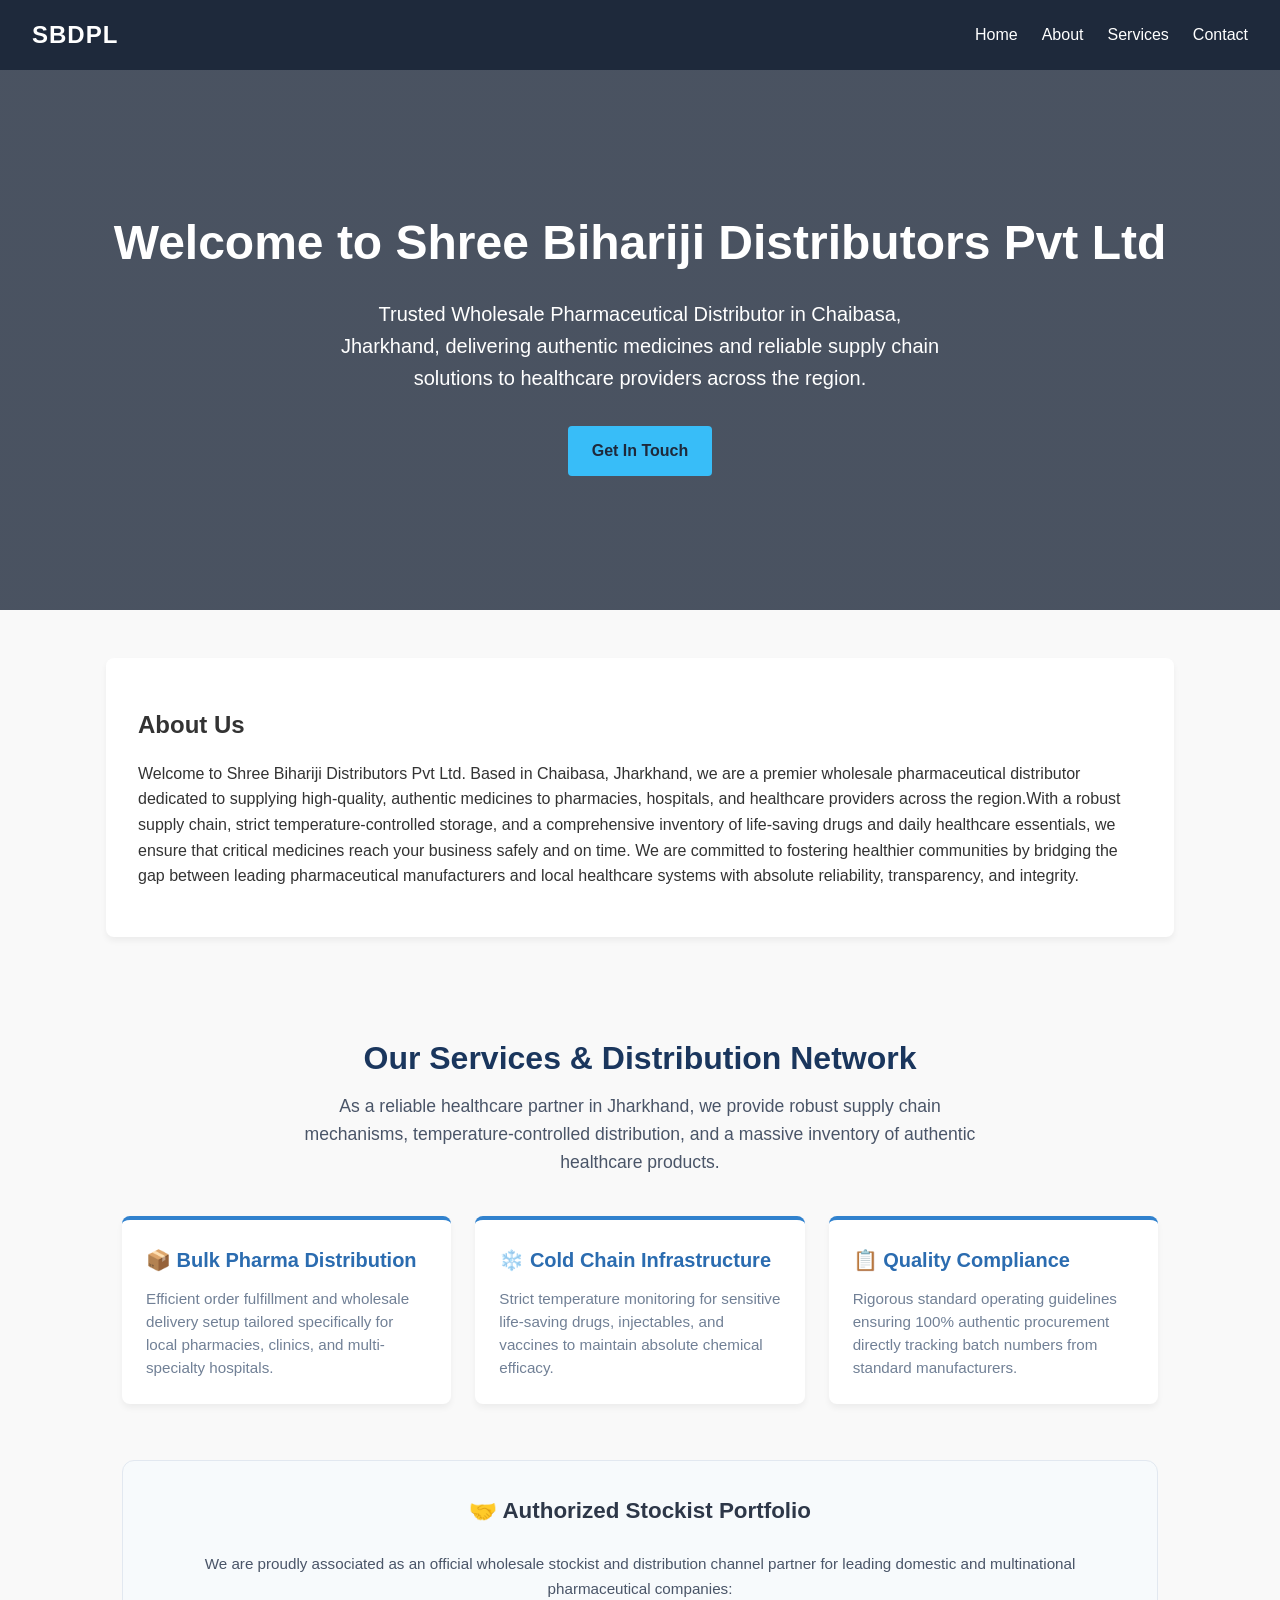
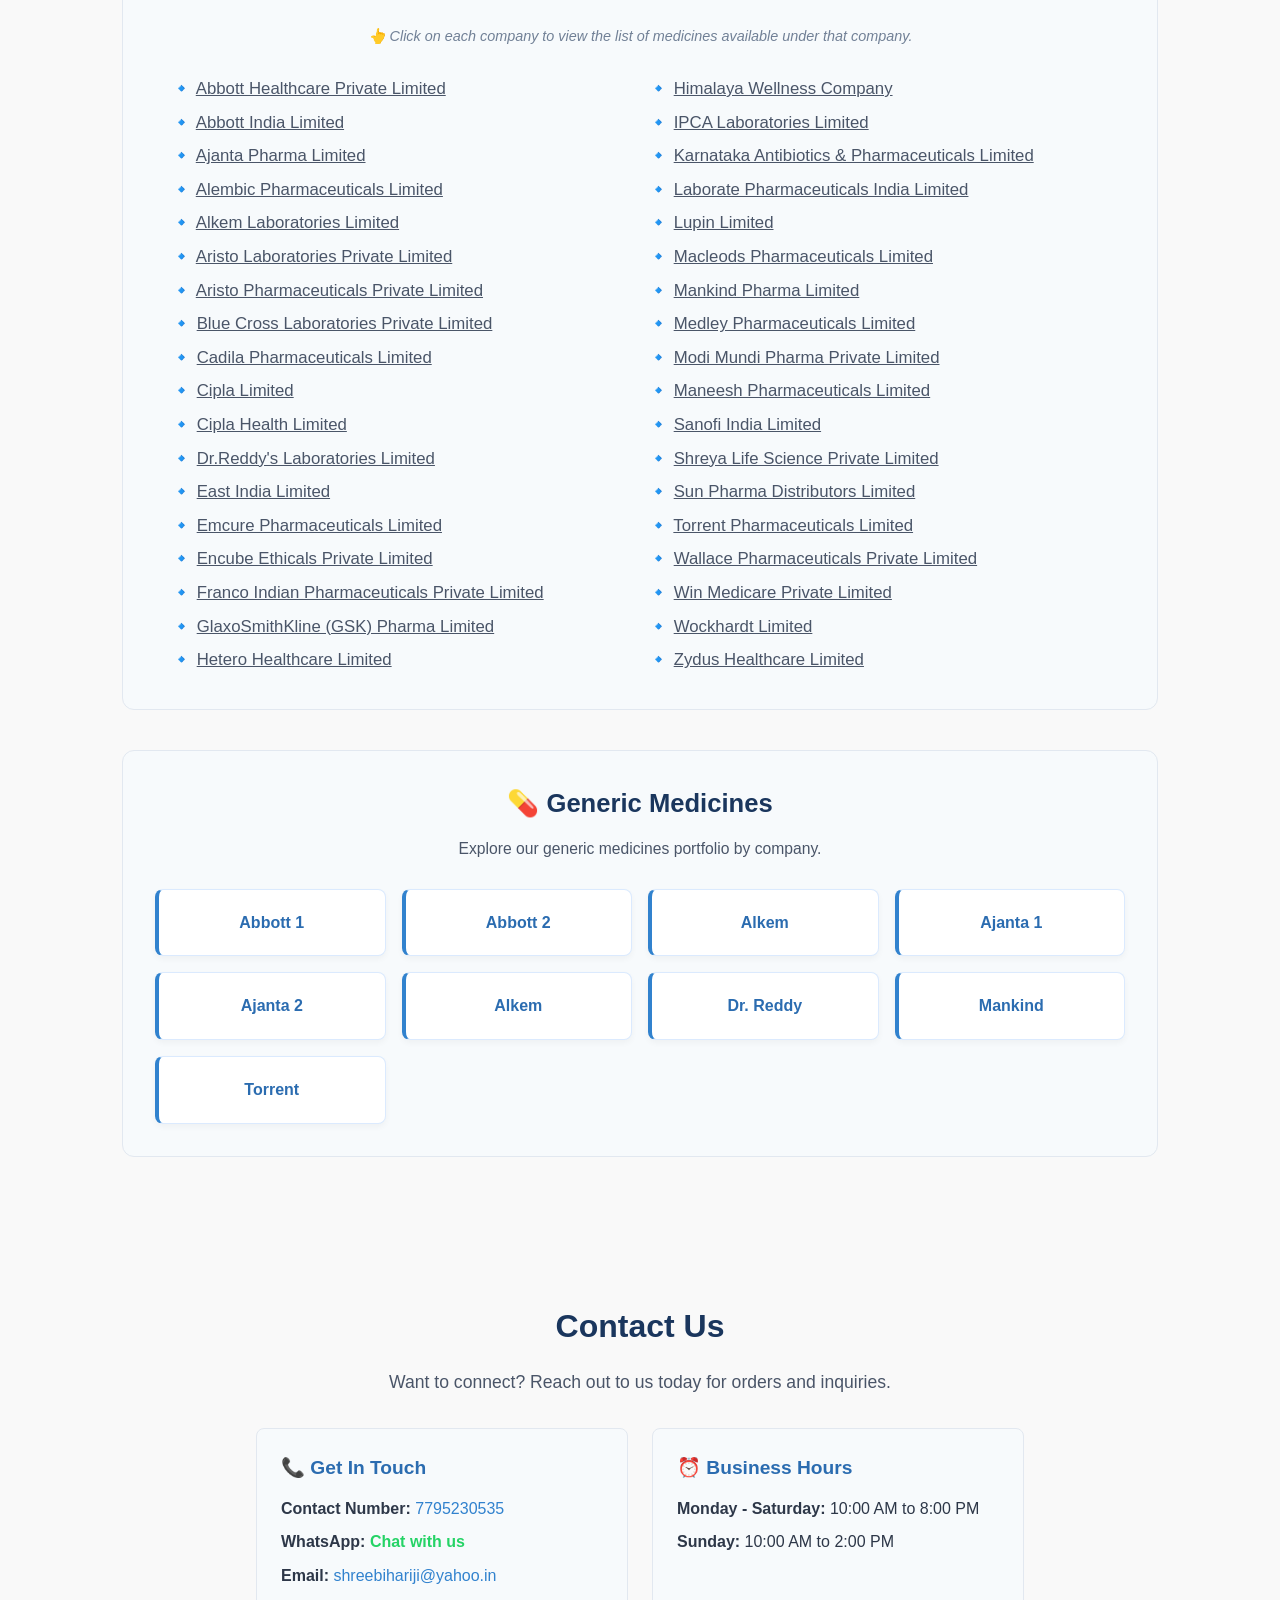
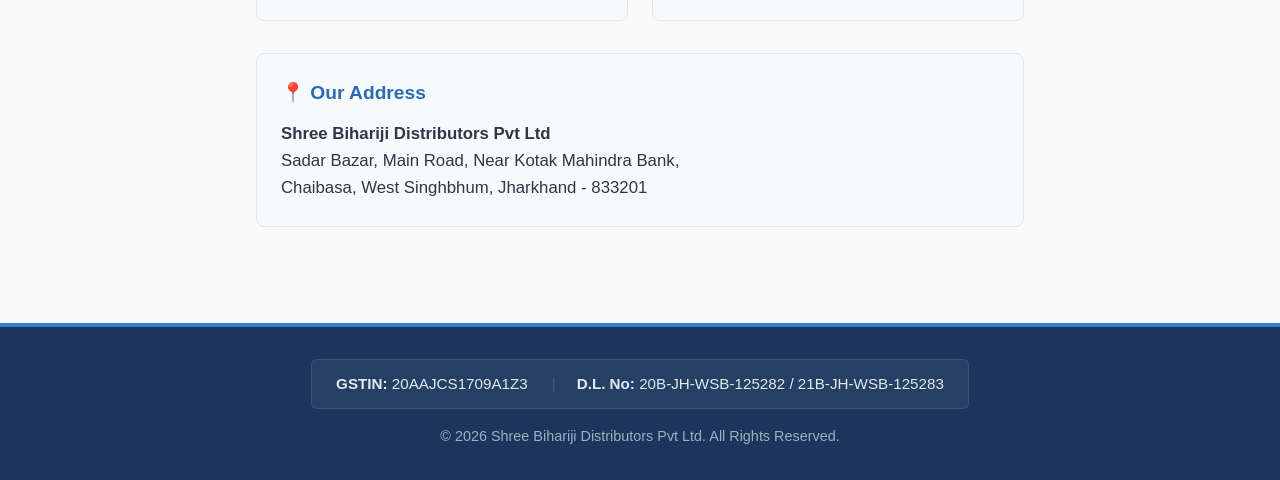
==== commit 859bd6c1: "Update index.html" ====
--- a/index.html
+++ b/index.html
@@ -250,10 +250,13 @@
         <div style="display: grid; grid-template-columns: repeat(auto-fit, minmax(200px, 1fr)); gap: 1rem;">
             <a href="generic-abbott-1.html" style="display: block; padding: 1.25rem; text-align: center; background: #fff; color: #2b6cb0; text-decoration: none; font-weight: 600; border: 1px solid #dbeafe; border-left: 4px solid #3182ce; border-radius: 8px; box-shadow: 0 3px 6px rgba(0,0,0,0.04);">Abbott 1</a>
             <a href="generic-abbott-2.html" style="display: block; padding: 1.25rem; text-align: center; background: #fff; color: #2b6cb0; text-decoration: none; font-weight: 600; border: 1px solid #dbeafe; border-left: 4px solid #3182ce; border-radius: 8px; box-shadow: 0 3px 6px rgba(0,0,0,0.04);">Abbott 2</a>
+            <a href="generic-alkem.html" style="display: block; padding: 1.25rem; text-align: center; background: #fff; color: #2b6cb0; text-decoration: none; font-weight: 600; border: 1px solid #dbeafe; border-left: 4px solid #3182ce; border-radius: 8px; box-shadow: 0 3px 6px rgba(0,0,0,0.04);">Alkem</a>
             <a href="generic-ajanta-1.html" style="display: block; padding: 1.25rem; text-align: center; background: #fff; color: #2b6cb0; text-decoration: none; font-weight: 600; border: 1px solid #dbeafe; border-left: 4px solid #3182ce; border-radius: 8px; box-shadow: 0 3px 6px rgba(0,0,0,0.04);">Ajanta 1</a>
             <a href="generic-ajanta-2.html" style="display: block; padding: 1.25rem; text-align: center; background: #fff; color: #2b6cb0; text-decoration: none; font-weight: 600; border: 1px solid #dbeafe; border-left: 4px solid #3182ce; border-radius: 8px; box-shadow: 0 3px 6px rgba(0,0,0,0.04);">Ajanta 2</a>
+            <a href="generic-alkem.html" style="display: block; padding: 1.25rem; text-align: center; background: #fff; color: #2b6cb0; text-decoration: none; font-weight: 600; border: 1px solid #dbeafe; border-left: 4px solid #3182ce; border-radius: 8px; box-shadow: 0 3px 6px rgba(0,0,0,0.04);">Alkem</a>
+            <a href="generic-dr-reddy.html" style="display: block; padding: 1.25rem; text-align: center; background: #fff; color: #2b6cb0; text-decoration: none; font-weight: 600; border: 1px solid #dbeafe; border-left: 4px solid #3182ce; border-radius: 8px; box-shadow: 0 3px 6px rgba(0,0,0,0.04);">Dr. Reddy</a>
             <a href="generic-mankind.html" style="display: block; padding: 1.25rem; text-align: center; background: #fff; color: #2b6cb0; text-decoration: none; font-weight: 600; border: 1px solid #dbeafe; border-left: 4px solid #3182ce; border-radius: 8px; box-shadow: 0 3px 6px rgba(0,0,0,0.04);">Mankind</a>
-            <a href="generic-dr-reddy.html" style="display: block; padding: 1.25rem; text-align: center; background: #fff; color: #2b6cb0; text-decoration: none; font-weight: 600; border: 1px solid #dbeafe; border-left: 4px solid #3182ce; border-radius: 8px; box-shadow: 0 3px 6px rgba(0,0,0,0.04);">Dr. Reddy</a>
+            <a href="generic-torrent.html" style="display: block; padding: 1.25rem; text-align: center; background: #fff; color: #2b6cb0; text-decoration: none; font-weight: 600; border: 1px solid #dbeafe; border-left: 4px solid #3182ce; border-radius: 8px; box-shadow: 0 3px 6px rgba(0,0,0,0.04);">Torrent</a>
         </div>
     </section>
 
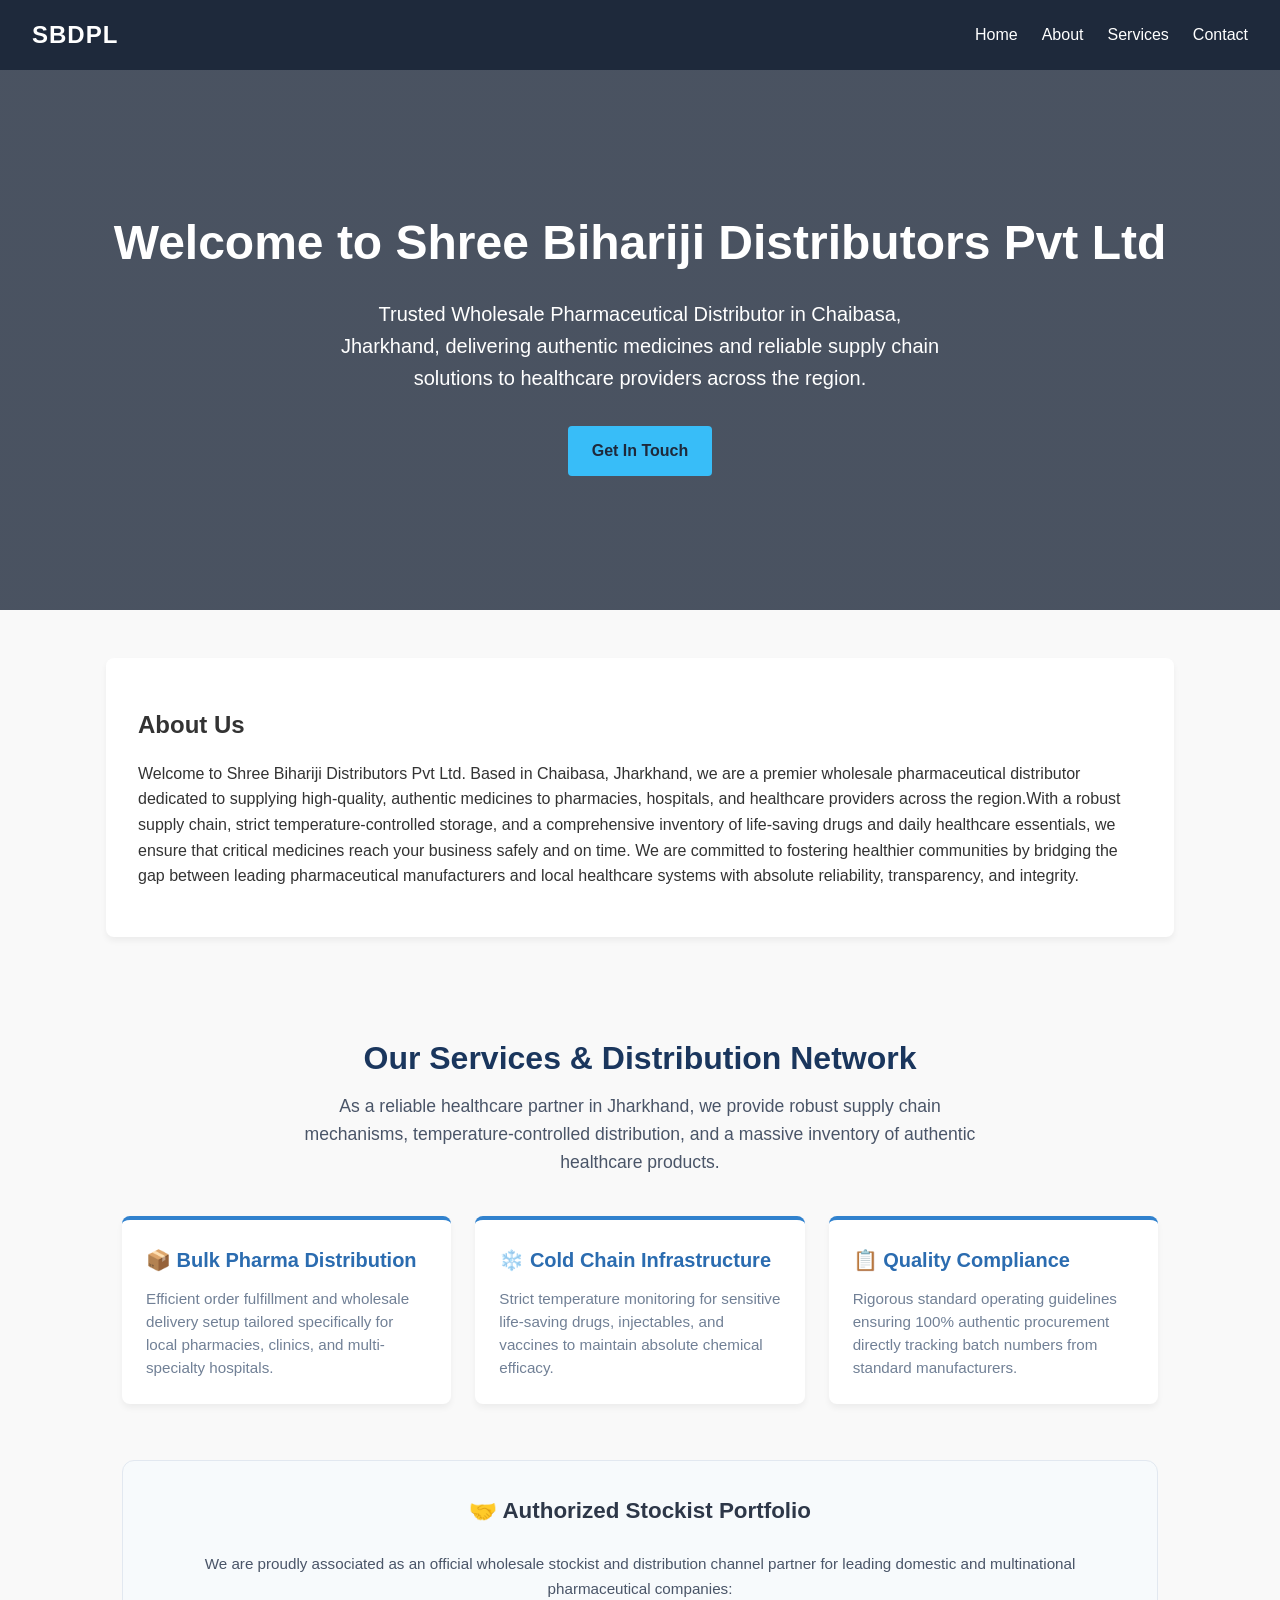
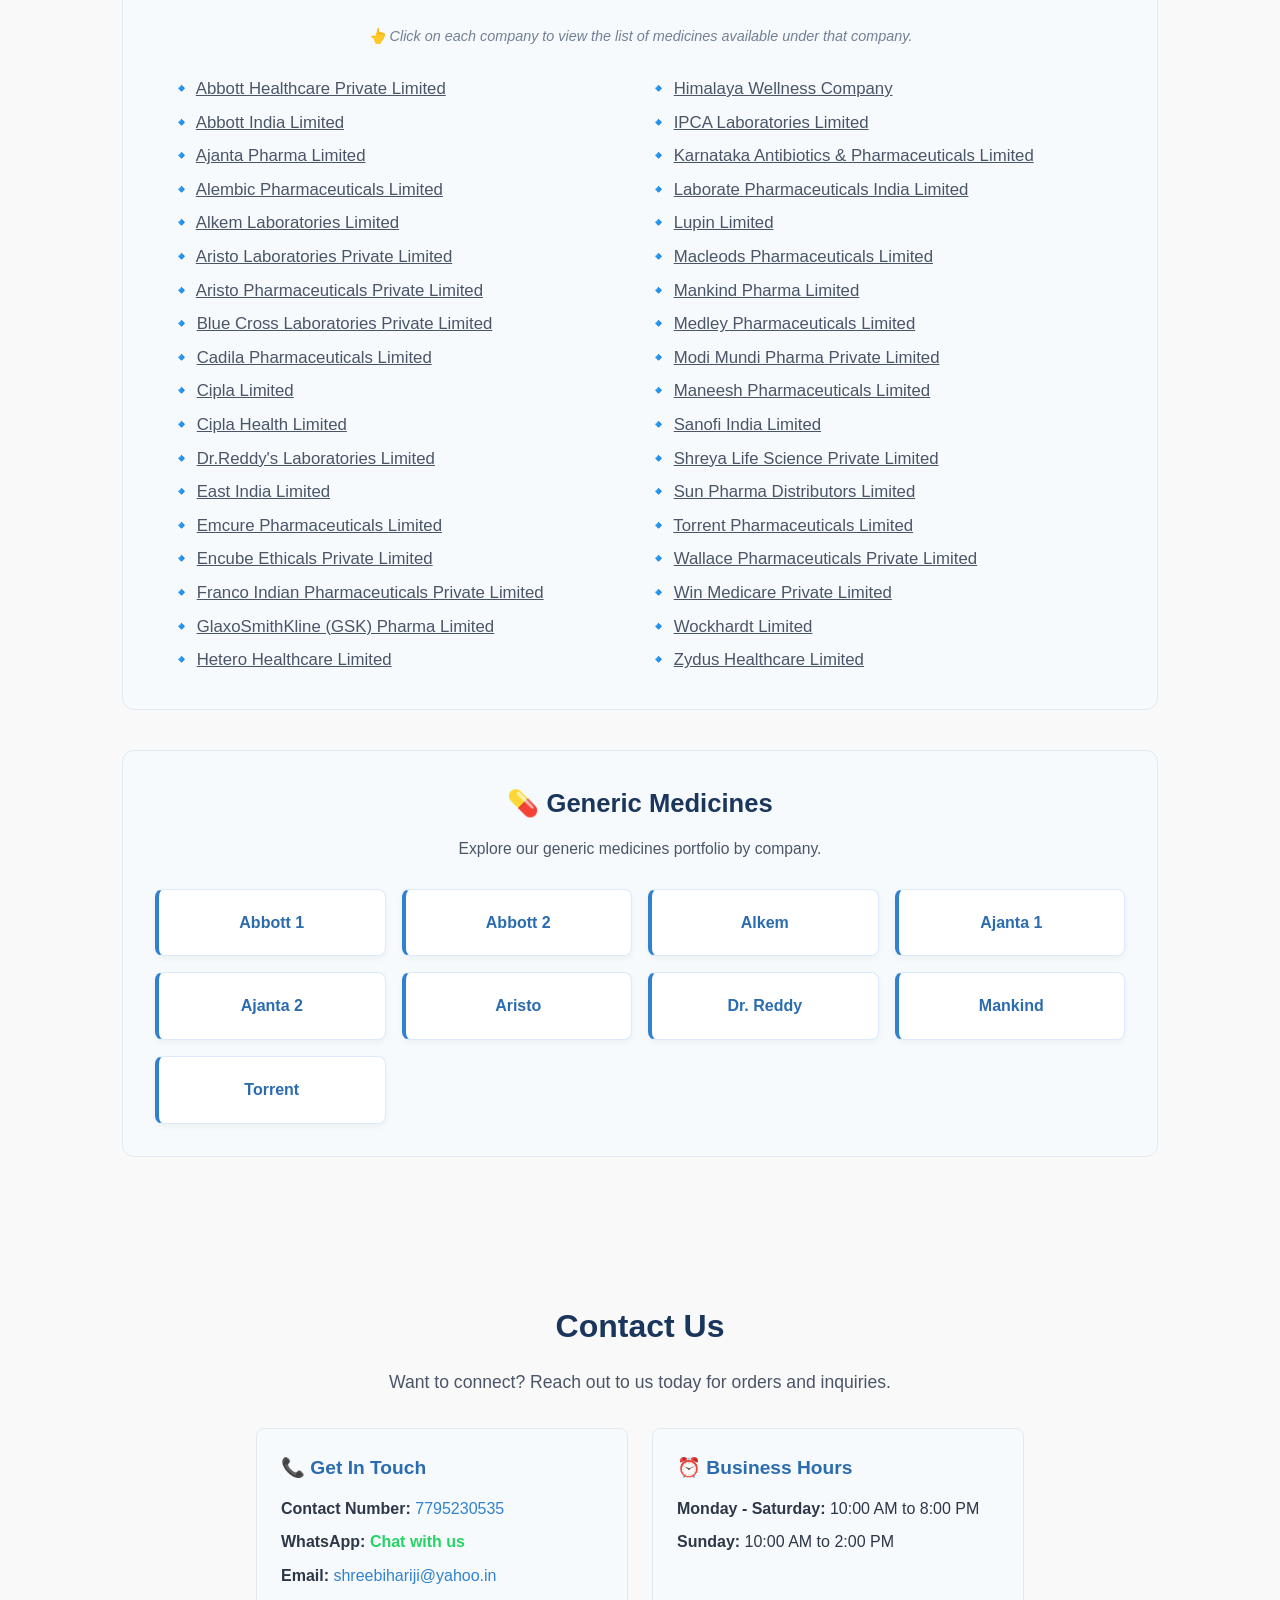
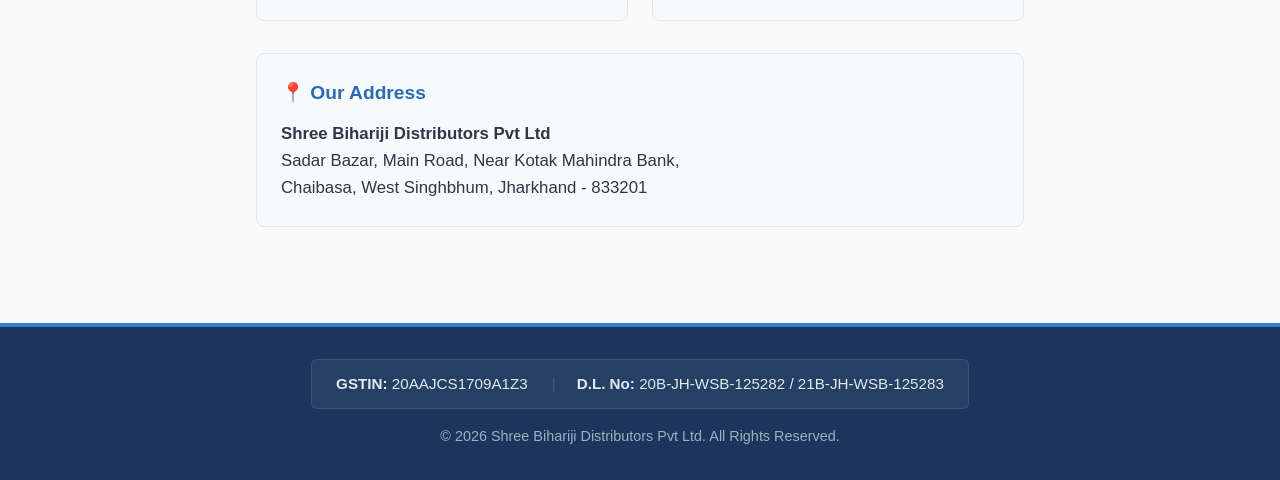
==== commit 10af7b6f: "Update index.html" ====
--- a/index.html
+++ b/index.html
@@ -253,7 +253,7 @@
             <a href="generic-alkem.html" style="display: block; padding: 1.25rem; text-align: center; background: #fff; color: #2b6cb0; text-decoration: none; font-weight: 600; border: 1px solid #dbeafe; border-left: 4px solid #3182ce; border-radius: 8px; box-shadow: 0 3px 6px rgba(0,0,0,0.04);">Alkem</a>
             <a href="generic-ajanta-1.html" style="display: block; padding: 1.25rem; text-align: center; background: #fff; color: #2b6cb0; text-decoration: none; font-weight: 600; border: 1px solid #dbeafe; border-left: 4px solid #3182ce; border-radius: 8px; box-shadow: 0 3px 6px rgba(0,0,0,0.04);">Ajanta 1</a>
             <a href="generic-ajanta-2.html" style="display: block; padding: 1.25rem; text-align: center; background: #fff; color: #2b6cb0; text-decoration: none; font-weight: 600; border: 1px solid #dbeafe; border-left: 4px solid #3182ce; border-radius: 8px; box-shadow: 0 3px 6px rgba(0,0,0,0.04);">Ajanta 2</a>
-            <a href="generic-alkem.html" style="display: block; padding: 1.25rem; text-align: center; background: #fff; color: #2b6cb0; text-decoration: none; font-weight: 600; border: 1px solid #dbeafe; border-left: 4px solid #3182ce; border-radius: 8px; box-shadow: 0 3px 6px rgba(0,0,0,0.04);">Alkem</a>
+            <a href="generic-aristo.html" style="display: block; padding: 1.25rem; text-align: center; background: #fff; color: #2b6cb0; text-decoration: none; font-weight: 600; border: 1px solid #dbeafe; border-left: 4px solid #3182ce; border-radius: 8px; box-shadow: 0 3px 6px rgba(0,0,0,0.04);">Aristo</a>
             <a href="generic-dr-reddy.html" style="display: block; padding: 1.25rem; text-align: center; background: #fff; color: #2b6cb0; text-decoration: none; font-weight: 600; border: 1px solid #dbeafe; border-left: 4px solid #3182ce; border-radius: 8px; box-shadow: 0 3px 6px rgba(0,0,0,0.04);">Dr. Reddy</a>
             <a href="generic-mankind.html" style="display: block; padding: 1.25rem; text-align: center; background: #fff; color: #2b6cb0; text-decoration: none; font-weight: 600; border: 1px solid #dbeafe; border-left: 4px solid #3182ce; border-radius: 8px; box-shadow: 0 3px 6px rgba(0,0,0,0.04);">Mankind</a>
             <a href="generic-torrent.html" style="display: block; padding: 1.25rem; text-align: center; background: #fff; color: #2b6cb0; text-decoration: none; font-weight: 600; border: 1px solid #dbeafe; border-left: 4px solid #3182ce; border-radius: 8px; box-shadow: 0 3px 6px rgba(0,0,0,0.04);">Torrent</a>
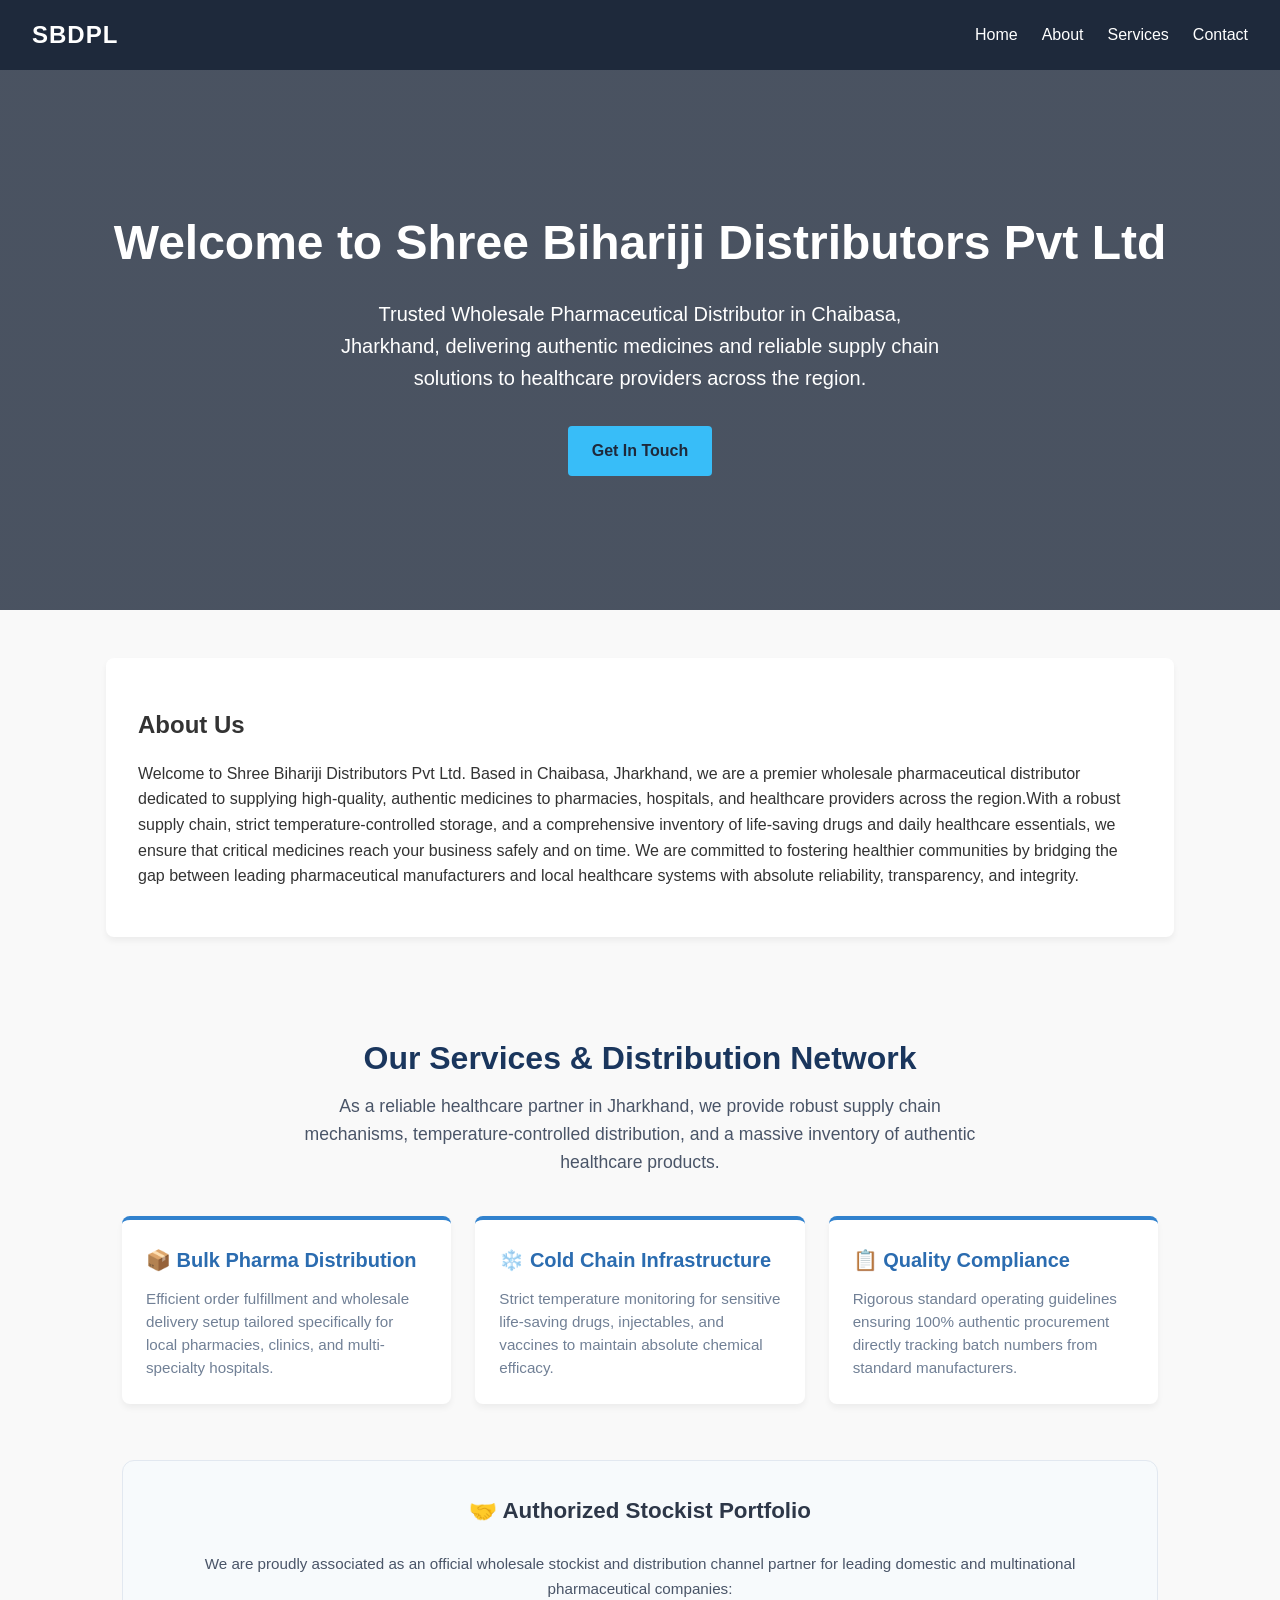
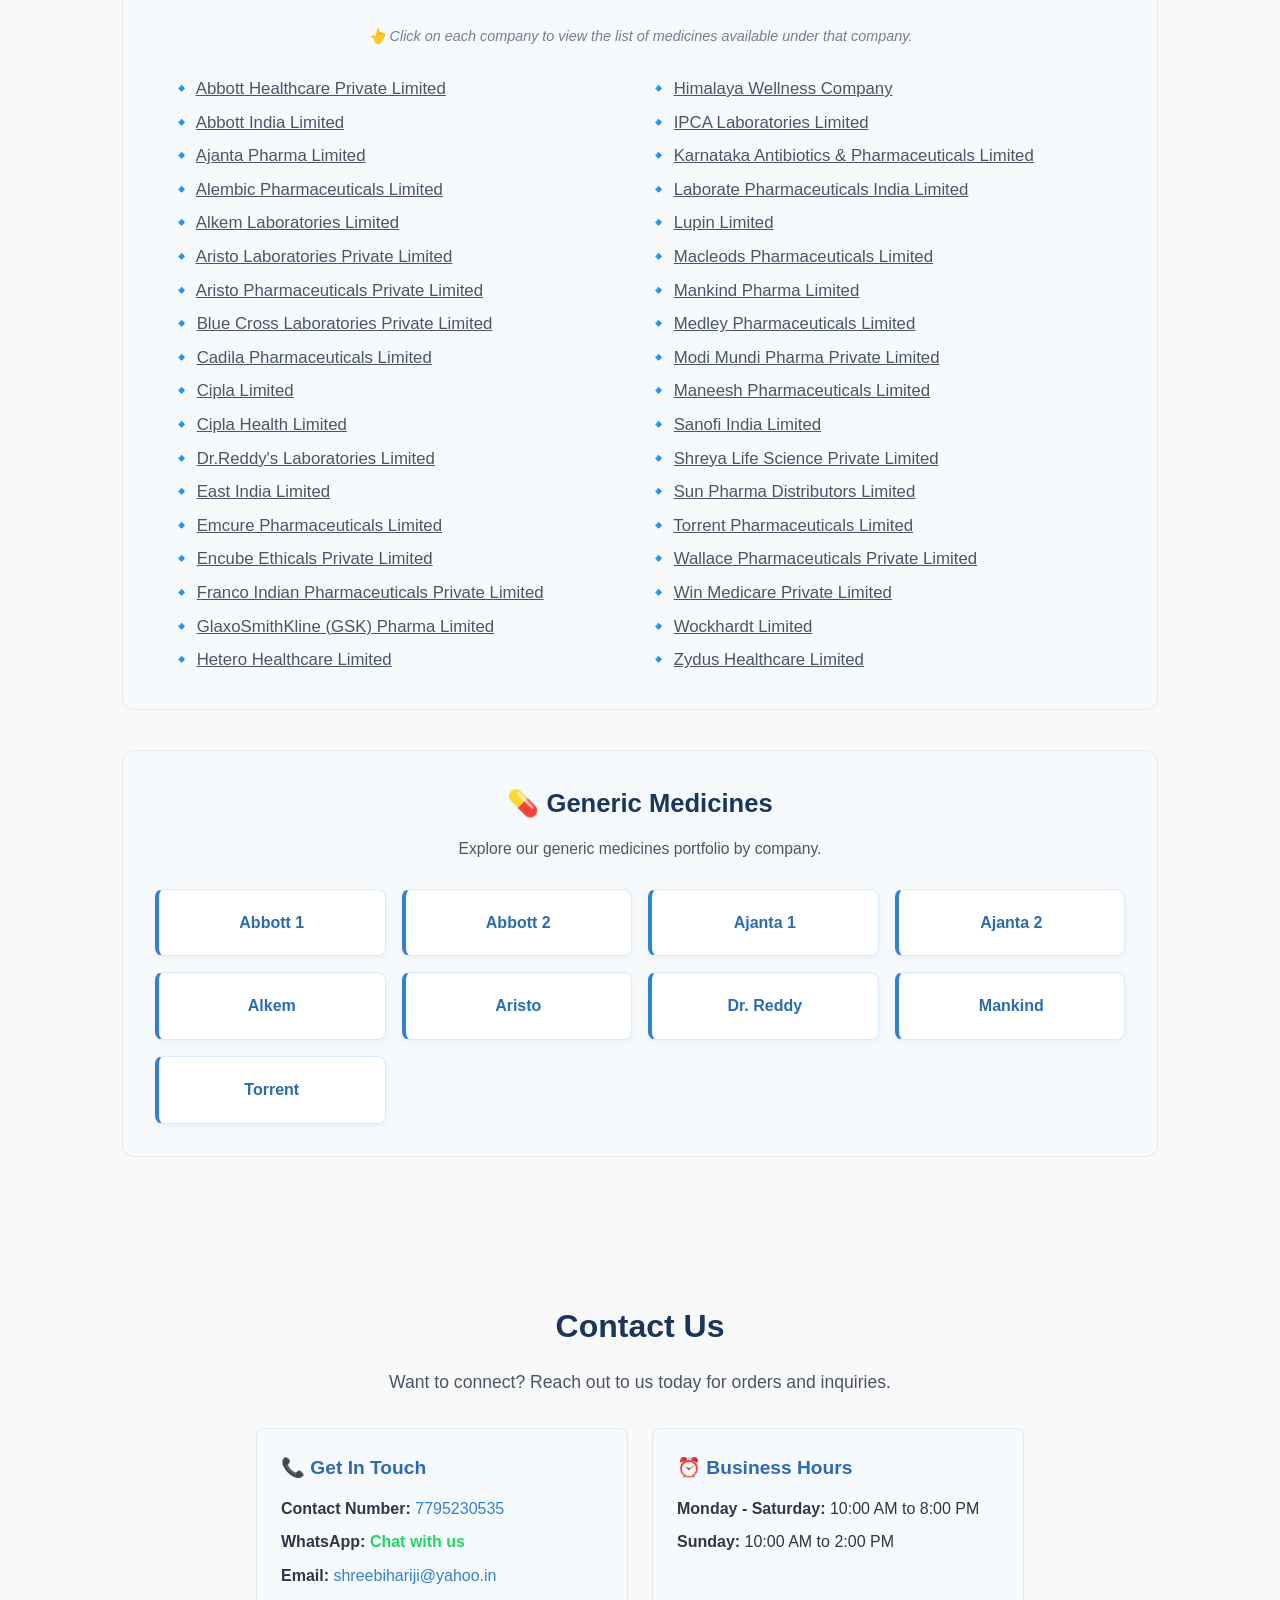
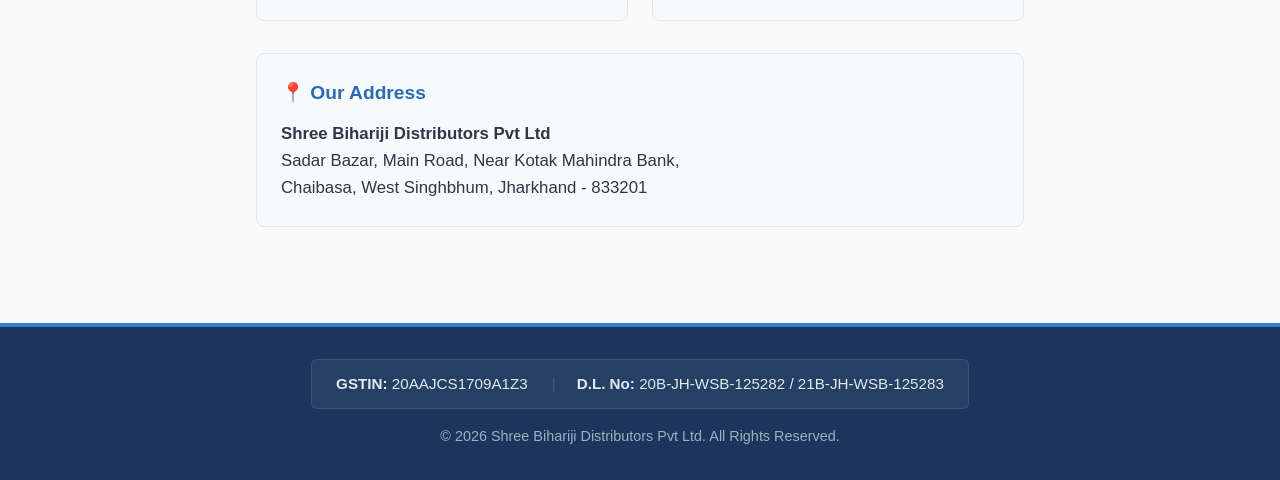
==== commit ce0e22b5: "Update index.html" ====
--- a/index.html
+++ b/index.html
@@ -250,9 +250,9 @@
         <div style="display: grid; grid-template-columns: repeat(auto-fit, minmax(200px, 1fr)); gap: 1rem;">
             <a href="generic-abbott-1.html" style="display: block; padding: 1.25rem; text-align: center; background: #fff; color: #2b6cb0; text-decoration: none; font-weight: 600; border: 1px solid #dbeafe; border-left: 4px solid #3182ce; border-radius: 8px; box-shadow: 0 3px 6px rgba(0,0,0,0.04);">Abbott 1</a>
             <a href="generic-abbott-2.html" style="display: block; padding: 1.25rem; text-align: center; background: #fff; color: #2b6cb0; text-decoration: none; font-weight: 600; border: 1px solid #dbeafe; border-left: 4px solid #3182ce; border-radius: 8px; box-shadow: 0 3px 6px rgba(0,0,0,0.04);">Abbott 2</a>
-            <a href="generic-alkem.html" style="display: block; padding: 1.25rem; text-align: center; background: #fff; color: #2b6cb0; text-decoration: none; font-weight: 600; border: 1px solid #dbeafe; border-left: 4px solid #3182ce; border-radius: 8px; box-shadow: 0 3px 6px rgba(0,0,0,0.04);">Alkem</a>
             <a href="generic-ajanta-1.html" style="display: block; padding: 1.25rem; text-align: center; background: #fff; color: #2b6cb0; text-decoration: none; font-weight: 600; border: 1px solid #dbeafe; border-left: 4px solid #3182ce; border-radius: 8px; box-shadow: 0 3px 6px rgba(0,0,0,0.04);">Ajanta 1</a>
             <a href="generic-ajanta-2.html" style="display: block; padding: 1.25rem; text-align: center; background: #fff; color: #2b6cb0; text-decoration: none; font-weight: 600; border: 1px solid #dbeafe; border-left: 4px solid #3182ce; border-radius: 8px; box-shadow: 0 3px 6px rgba(0,0,0,0.04);">Ajanta 2</a>
+            <a href="generic-alkem.html" style="display: block; padding: 1.25rem; text-align: center; background: #fff; color: #2b6cb0; text-decoration: none; font-weight: 600; border: 1px solid #dbeafe; border-left: 4px solid #3182ce; border-radius: 8px; box-shadow: 0 3px 6px rgba(0,0,0,0.04);">Alkem</a>
             <a href="generic-aristo.html" style="display: block; padding: 1.25rem; text-align: center; background: #fff; color: #2b6cb0; text-decoration: none; font-weight: 600; border: 1px solid #dbeafe; border-left: 4px solid #3182ce; border-radius: 8px; box-shadow: 0 3px 6px rgba(0,0,0,0.04);">Aristo</a>
             <a href="generic-dr-reddy.html" style="display: block; padding: 1.25rem; text-align: center; background: #fff; color: #2b6cb0; text-decoration: none; font-weight: 600; border: 1px solid #dbeafe; border-left: 4px solid #3182ce; border-radius: 8px; box-shadow: 0 3px 6px rgba(0,0,0,0.04);">Dr. Reddy</a>
             <a href="generic-mankind.html" style="display: block; padding: 1.25rem; text-align: center; background: #fff; color: #2b6cb0; text-decoration: none; font-weight: 600; border: 1px solid #dbeafe; border-left: 4px solid #3182ce; border-radius: 8px; box-shadow: 0 3px 6px rgba(0,0,0,0.04);">Mankind</a>
